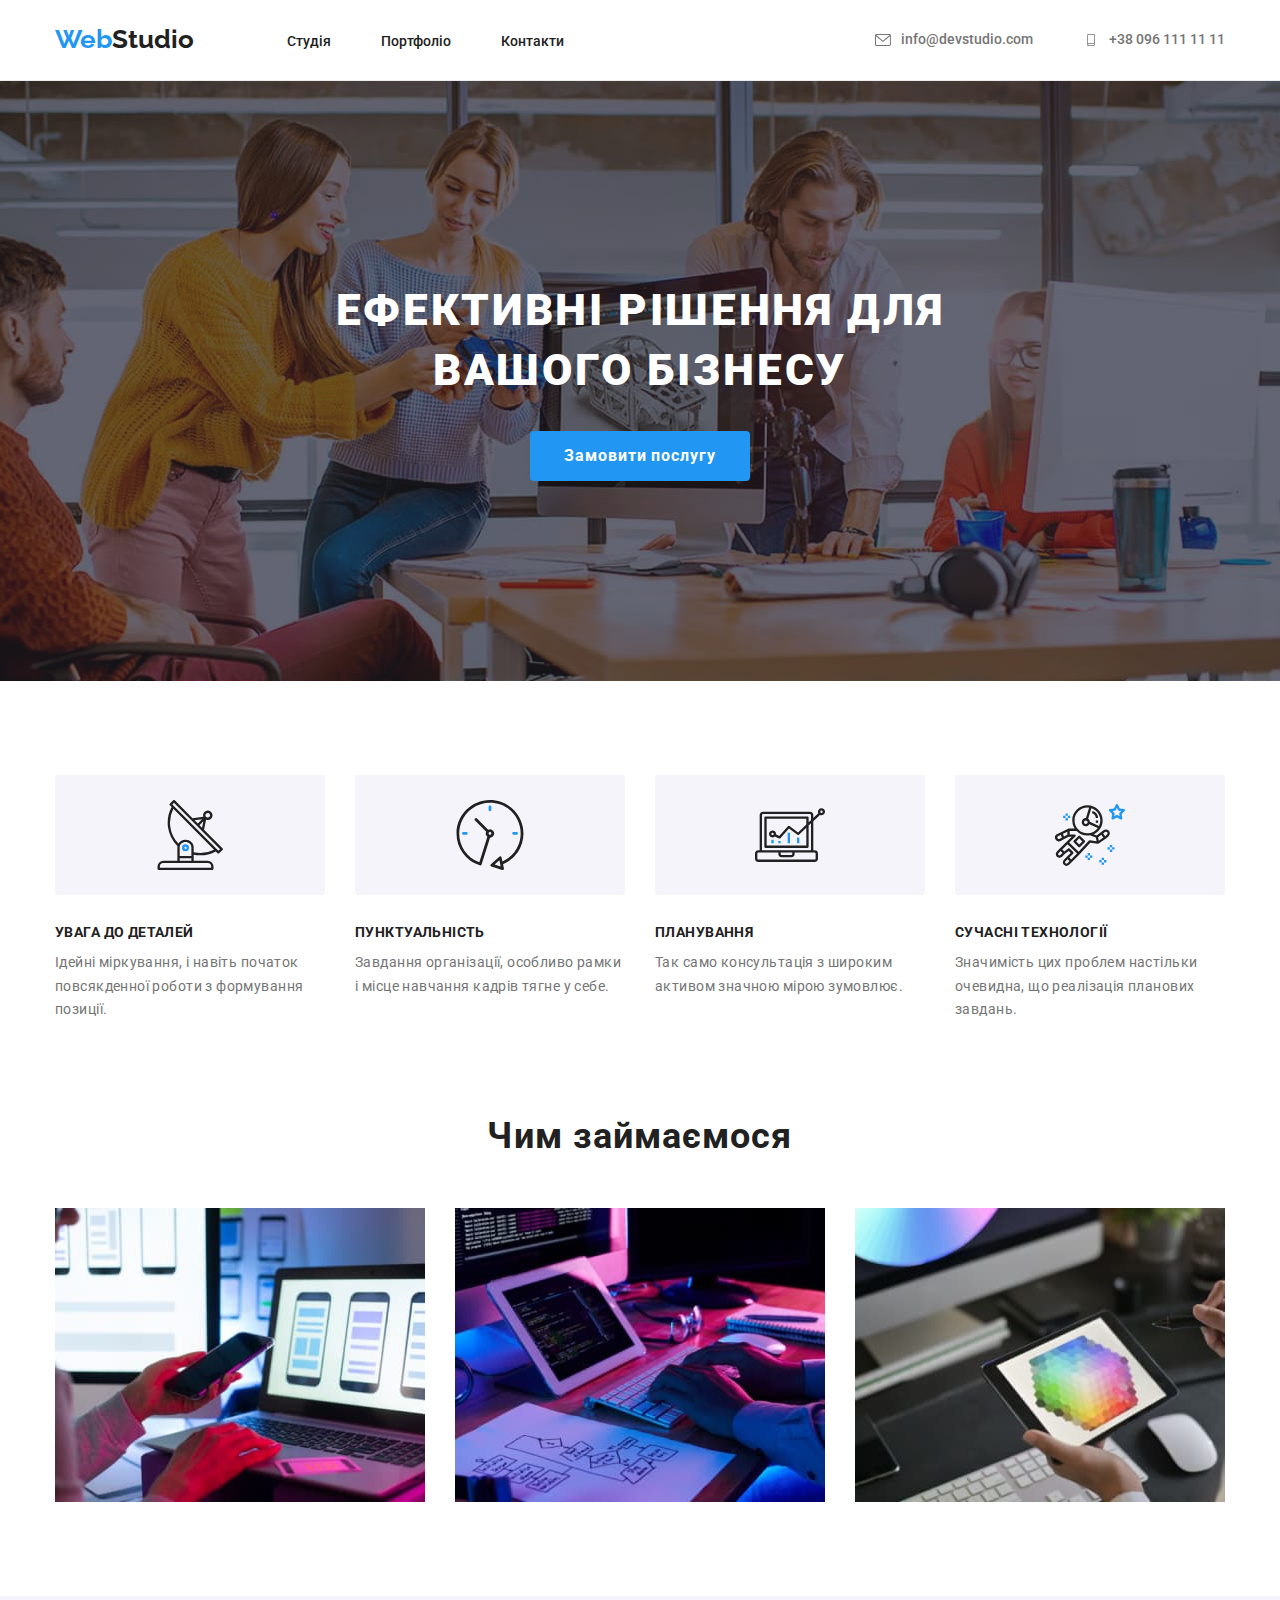
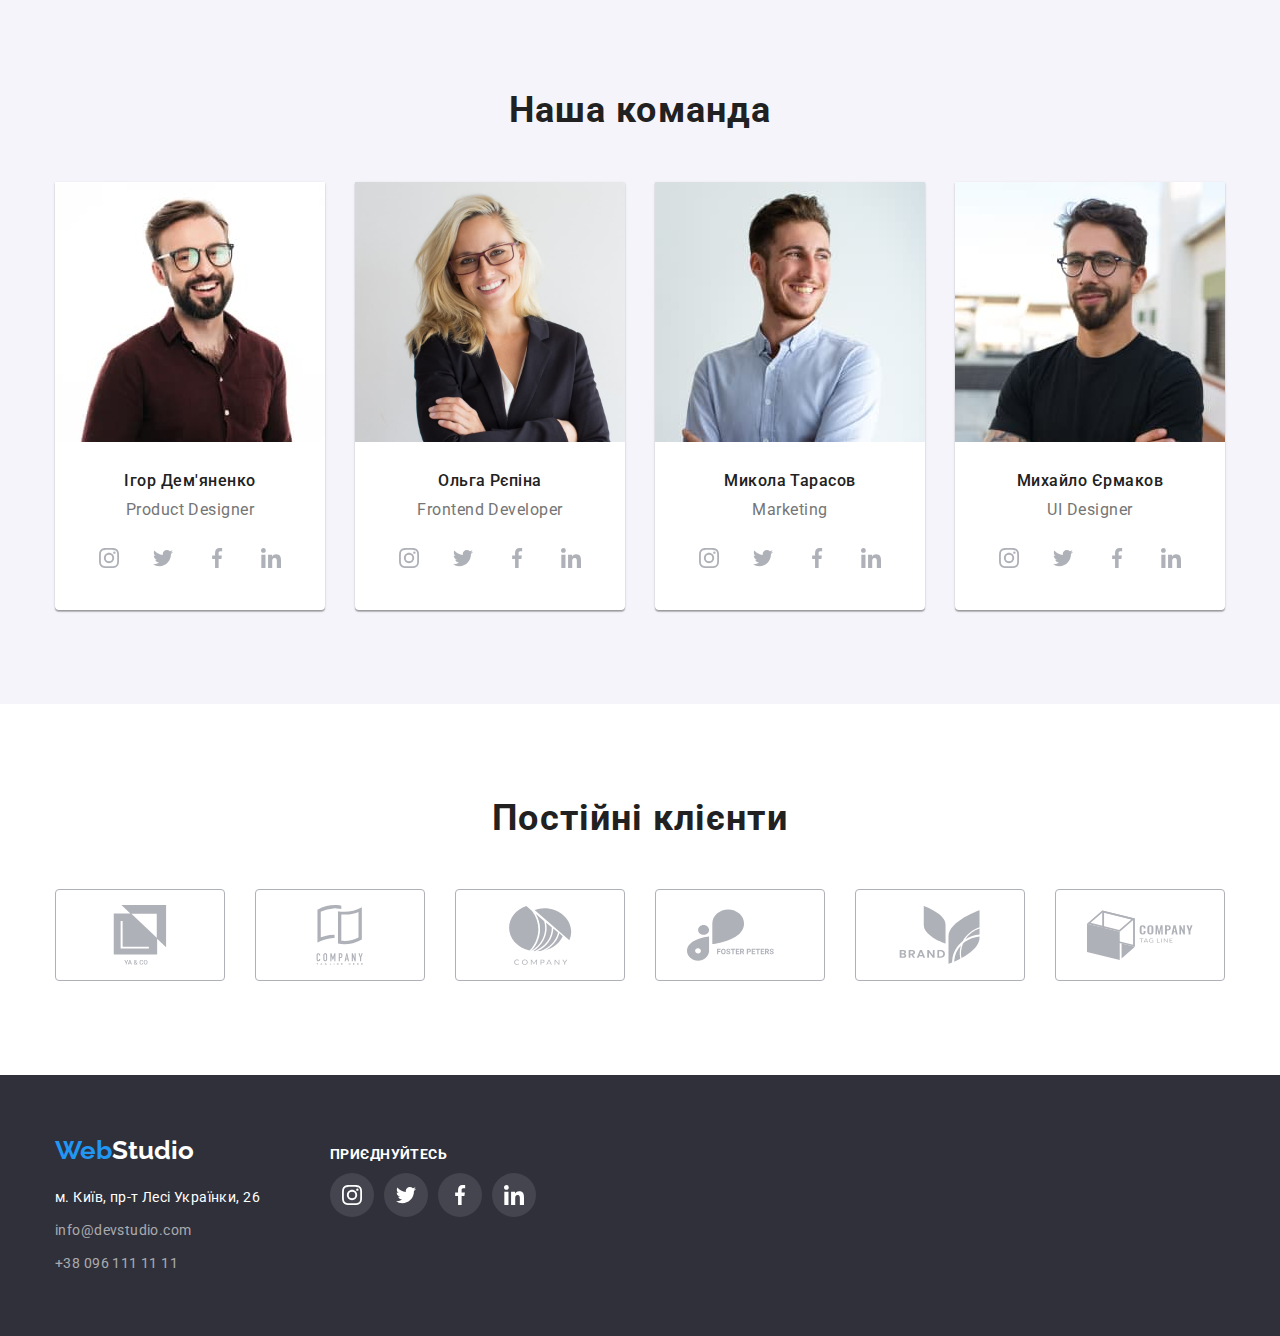
==== index.html @ 413ea044 "copy from homework-4" ====
<!DOCTYPE html>
<html lang="uk">
  <head>
    <meta charset="UTF-8" />
    <meta http-equiv="X-UA-Compatible" content="IE=edge" />
    <meta name="viewport" content="width=device-width, initial-scale=1.0" />
    <link rel="preconnect" href="https://fonts.googleapis.com" />
    <link rel="preconnect" href="https://fonts.gstatic.com" crossorigin />
    <link
      href="https://fonts.googleapis.com/css2?family=Raleway:wght@700&family=Roboto:wght@400;500;700;900&display=swap"
      rel="stylesheet"
    />
    <link
      rel="stylesheet"
      href="https://cdnjs.cloudflare.com/ajax/libs/modern-normalize/1.1.0/modern-normalize.css"
      integrity="sha512-Y0MM+V6ymRKN2zStTqzQ227DWhhp4Mzdo6gnlRnuaNCbc+YN/ZH0sBCLTM4M0oSy9c9VKiCvd4Jk44aCLrNS5Q=="
      crossorigin="anonymous"
      referrerpolicy="no-referrer"
    />
    <link rel="stylesheet" href="./css/styles.css" />
    <title>Студія</title>
  </head>

  <body>
    <!-- Шапка сторінки -->
    <header class="topbar">
      <div class="container topbar-flex">
        <nav class="topbar-navigation">
          <!-- Логотип -->
          <a href="./index.html" class="logo link-options"
            ><span class="word-web">Web</span
            ><span class="studio-header">Studio</span></a
          >
          <!-- Навігація по сторінці -->
          <ul class="topbar-navigation-list">
            <li class="topbar-navigation-group">
              <a href="./index.html" class="link-options topbar-navigation-link"
                >Студія</a
              >
            </li>
            <li class="topbar-navigation-group">
              <a
                href="./portfolio.html"
                class="link-options topbar-navigation-link"
                >Портфоліо</a
              >
            </li>
            <li class="topbar-navigation-group">
              <a href="#" class="link-options topbar-navigation-link"
                >Контакти</a
              >
            </li>
          </ul>
        </nav>
        <ul class="topbar-contacts-list">
          <li class="topbar-contacts-group">
            <a
              href="mailto:info@devstudio.com"
              class="link-options topbar-contacts-link"
            >
              <svg class="topbar-contacts-icon" width="16" height="12">
                <use href="./images/icomoon/symbol-defs.svg#icon-mail"></use>
              </svg>
              info@devstudio.com</a
            >
          </li>
          <li class="topbar-contacts-group">
            <a
              href="tel:+380961111111"
              class="link-options topbar-contacts-link"
            >
              <svg class="topbar-contacts-icon" width="16" height="12">
                <use href="./images/icomoon/symbol-defs.svg#icon-tel"></use>
              </svg>
              +38 096 111 11 11</a
            >
          </li>
        </ul>
      </div>
    </header>
    <!-- Основний контент сторінки -->
    <main>
      <!-- Головний банер -->
      <section class="hero">
        <div class="container hero-container">
          <h1 class="hero-title">Ефективні рішення для вашого бізнесу</h1>
          <div class="hero-div-btn">
            <button type="button" class="hero-button">Замовити послугу</button>
          </div>
        </div>
      </section>

      <!-- Текст під банером -->
      <section class="our-features">
        <div class="container">
          <h2 class="hidden">наші особливості</h2>
          <ul class="our-features-list">
            <li class="our-features-group">
              <div class="our-icons-group">
                <svg class="our-features-icon" width="70" height="70">
                  <use
                    href="./images/icomoon/symbol-defs.svg#icon-antenna"
                  ></use>
                </svg>
              </div>
              <h3 class="our-features-title">увага до деталей</h3>
              <p class="our-features-text">
                Ідейні міркування, і навіть початок повсякденної роботи з
                формування позиції.
              </p>
            </li>
            <li class="our-features-group">
              <div class="our-icons-group">
                <svg class="our-features-icon" width="70" height="70">
                  <use href="./images/icomoon/symbol-defs.svg#icon-clock"></use>
                </svg>
              </div>
              <h3 class="our-features-title">пунктуальність</h3>
              <p class="our-features-text">
                Завдання організації, особливо рамки і місце навчання кадрів
                тягне у себе.
              </p>
            </li>
            <li class="our-features-group">
              <div class="our-icons-group">
                <svg class="our-features-icon" width="70" height="70">
                  <use
                    href="./images/icomoon/symbol-defs.svg#icon-diagram"
                  ></use>
                </svg>
              </div>
              <h3 class="our-features-title">планування</h3>
              <p class="our-features-text">
                Так само консультація з широким активом значною мірою зумовлює.
              </p>
            </li>
            <li class="our-features-group">
              <div class="our-icons-group">
                <svg class="our-features-icon" width="70" height="70">
                  <use
                    href="./images/icomoon/symbol-defs.svg#icon-astronaut"
                  ></use>
                </svg>
              </div>
              <h3 class="our-features-title">сучасні технології</h3>
              <p class="our-features-text">
                Значимість цих проблем настільки очевидна, що реалізація
                планових завдань.
              </p>
            </li>
          </ul>
        </div>
      </section>

      <!--  Чим займаємося -->
      <section class="img-section section">
        <div class="container img-container">
          <h2 class="img-section-title">Чим займаємося</h2>
          <ul class="img-section-list">
            <li class="img-section-group">
              <img
                src="images/img-1.jpeg"
                alt="програміст працює за робочим столом"
                width="370"
                height="294"
                class="img-section-picture"
              />
            </li>
            <li class="img-section-group">
              <img
                src="images/img-2.jpeg"
                alt="програміст створює дизайн для мобільних додатків"
                width="370"
                height="294"
                class="img-section-picture"
              />
            </li>
            <li class="img-section-group">
              <img
                src="images/img-3.jpeg"
                alt="креативний веб дизайнер"
                width="370"
                height="294"
                class="img-section-picture"
              />
            </li>
          </ul>
        </div>
      </section>

      <!-- Наша команда -->
      <section class="our-team section">
        <div class="container our-team-container">
          <h2 class="our-team-main-title">Наша команда</h2>
          <ul class="our-team-list">
            <li class="our-team-group">
              <img
                src="images/pic-0.jpeg"
                alt="Ігор Дем'яненко"
                width="270"
                height="260"
                class="our-team-img"
              />
              <div class="our-team-text">
                <h3 class="our-team-title">Ігор Дем'яненко</h3>
                <p class="our-team-p">Product Designer</p>
                <ul class="soc-group">
                  <li class="soc-list">
                    <a href="#" class="social-link link-options">
                      <svg class="social-link-icon" width="20" height="20">
                        <use
                          href="./images/icomoon/symbol-defs.svg#icon-instagram"
                        ></use>
                      </svg>
                    </a>
                  </li>
                  <li class="soc-list">
                    <a href="#" class="social-link link-options">
                      <svg class="social-link-icon" width="20" height="20">
                        <use
                          href="./images/icomoon/symbol-defs.svg#icon-twitter"
                        ></use>
                      </svg>
                    </a>
                  </li>
                  <li class="soc-list">
                    <a href="#" class="social-link link-options">
                      <svg class="social-link-icon" width="20" height="20">
                        <use
                          href="./images/icomoon/symbol-defs.svg#icon-facebook"
                        ></use>
                      </svg>
                    </a>
                  </li>
                  <li class="soc-list">
                    <a href="#" class="social-link link-options">
                      <svg class="social-link-icon" width="20" height="20">
                        <use
                          href="./images/icomoon/symbol-defs.svg#icon-linkedin"
                        ></use>
                      </svg>
                    </a>
                  </li>
                </ul>
              </div>
            </li>
            <li class="our-team-group">
              <img
                src="images/pic-1.jpeg"
                alt="Ольга Рєпіна"
                width="270"
                height="260"
                class="our-team-img"
              />
              <div class="our-team-text">
                <h3 class="our-team-title">Ольга Рєпіна</h3>
                <p class="our-team-p">Frontend Developer</p>
                <ul class="soc-group">
                  <li class="soc-list">
                    <a href="#" class="social-link link-options">
                      <svg class="social-link-icon" width="20" height="20">
                        <use
                          href="./images/icomoon/symbol-defs.svg#icon-instagram"
                        ></use>
                      </svg>
                    </a>
                  </li>
                  <li class="soc-list">
                    <a href="#" class="social-link link-options">
                      <svg class="social-link-icon" width="20" height="20">
                        <use
                          href="./images/icomoon/symbol-defs.svg#icon-twitter"
                        ></use>
                      </svg>
                    </a>
                  </li>
                  <li class="soc-list">
                    <a href="#" class="social-link link-options">
                      <svg class="social-link-icon" width="20" height="20">
                        <use
                          href="./images/icomoon/symbol-defs.svg#icon-facebook"
                        ></use>
                      </svg>
                    </a>
                  </li>
                  <li class="soc-list">
                    <a href="#" class="social-link link-options">
                      <svg class="social-link-icon" width="20" height="20">
                        <use
                          href="./images/icomoon/symbol-defs.svg#icon-linkedin"
                        ></use>
                      </svg>
                    </a>
                  </li>
                </ul>
              </div>
            </li>
            <li class="our-team-group">
              <img
                src="images/pic-2.jpeg"
                alt="Микола Тарасов"
                width="270"
                height="260"
                class="our-team-img"
              />
              <div class="our-team-text">
                <h3 class="our-team-title">Микола Тарасов</h3>
                <p class="our-team-p">Marketing</p>
                <ul class="soc-group">
                  <li class="soc-list">
                    <a href="#" class="social-link link-options">
                      <svg class="social-link-icon" width="20" height="20">
                        <use
                          href="./images/icomoon/symbol-defs.svg#icon-instagram"
                        ></use>
                      </svg>
                    </a>
                  </li>
                  <li class="soc-list">
                    <a href="#" class="social-link link-options">
                      <svg class="social-link-icon" width="20" height="20">
                        <use
                          href="./images/icomoon/symbol-defs.svg#icon-twitter"
                        ></use>
                      </svg>
                    </a>
                  </li>
                  <li class="soc-list">
                    <a href="#" class="social-link link-options">
                      <svg class="social-link-icon" width="20" height="20">
                        <use
                          href="./images/icomoon/symbol-defs.svg#icon-facebook"
                        ></use>
                      </svg>
                    </a>
                  </li>
                  <li class="soc-list">
                    <a href="#" class="social-link link-options">
                      <svg class="social-link-icon" width="20" height="20">
                        <use
                          href="./images/icomoon/symbol-defs.svg#icon-linkedin"
                        ></use>
                      </svg>
                    </a>
                  </li>
                </ul>
              </div>
            </li>
            <li class="our-team-group">
              <img
                src="images/pic-3.jpeg"
                alt="Михайло Єрмаков"
                width="270"
                height="260"
                class="our-team-img"
              />
              <div class="our-team-text">
                <h3 class="our-team-title">Михайло Єрмаков</h3>
                <p class="our-team-p">UI Designer</p>
                <ul class="soc-group">
                  <li class="soc-list">
                    <a href="#" class="social-link link-options">
                      <svg class="social-link-icon" width="20" height="20">
                        <use
                          href="./images/icomoon/symbol-defs.svg#icon-instagram"
                        ></use>
                      </svg>
                    </a>
                  </li>
                  <li class="soc-list">
                    <a href="#" class="social-link link-options">
                      <svg class="social-link-icon" width="20" height="20">
                        <use
                          href="./images/icomoon/symbol-defs.svg#icon-twitter"
                        ></use>
                      </svg>
                    </a>
                  </li>
                  <li class="soc-list">
                    <a href="#" class="social-link link-options">
                      <svg class="social-link-icon" width="20" height="20">
                        <use
                          href="./images/icomoon/symbol-defs.svg#icon-facebook"
                        ></use>
                      </svg>
                    </a>
                  </li>
                  <li class="soc-list">
                    <a href="#" class="social-link link-options">
                      <svg class="social-link-icon" width="20" height="20">
                        <use
                          href="./images/icomoon/symbol-defs.svg#icon-linkedin"
                        ></use>
                      </svg>
                    </a>
                  </li>
                </ul>
              </div>
            </li>
          </ul>
        </div>
      </section>
    </main>

    <section class="partners section">
      <h2 class="partners-main-title">Постійні клієнти</h2>
      <ul class="partners-group">
        <li class="partners-list">
          <a href="#" class="link-options partners-link">
            <svg class="partners-icon" width="106" height="60">
              <use
                href="./images/icomoon/symbol-defs.svg#icon-client-logo-1"
              ></use>
            </svg>
          </a>
        </li>
        <li class="partners-list">
          <a href="#" class="link-options partners-link">
            <svg class="partners-icon" width="106" height="60">
              <use
                href="./images/icomoon/symbol-defs.svg#icon-client-logo-2"
              ></use>
            </svg>
          </a>
        </li>
        <li class="partners-list">
          <a href="#" class="link-options partners-link">
            <svg class="partners-icon" width="106" height="60">
              <use
                href="./images/icomoon/symbol-defs.svg#icon-client-logo-3"
              ></use>
            </svg>
          </a>
        </li>
        <li class="partners-list">
          <a href="#" class="link-options partners-link">
            <svg class="partners-icon" width="106" height="60">
              <use
                href="./images/icomoon/symbol-defs.svg#icon-client-logo-4"
              ></use>
            </svg>
          </a>
        </li>
        <li class="partners-list">
          <a href="#" class="link-options partners-link">
            <svg class="partners-icon" width="106" height="60">
              <use
                href="./images/icomoon/symbol-defs.svg#icon-client-logo-5"
              ></use>
            </svg>
          </a>
        </li>
        <li class="partners-list">
          <a href="#" class="link-options partners-link">
            <svg class="partners-icon" width="106" height="60">
              <use
                href="./images/icomoon/symbol-defs.svg#icon-client-logo-6"
              ></use>
            </svg>
          </a>
        </li>
      </ul>
    </section>

    <!-- Підвал сторінки -->
    <footer class="basement">
      <div class="container basement-container">
        <div class="basement-logo-con">
          <a href="./index.html" class="logo link-options logo-basement"
            ><span class="word-web">Web</span
            ><span class="studio-footer">Studio</span></a
          >
          <address class="basement-adress-section">
            <ul class="basement-list">
              <li class="basement-group">
                <a
                  href="https://goo.gl/maps/L8f5SfHQkq7jRVht7"
                  class="link-options basement-address"
                  >м. Київ, пр-т Лесі Українки, 26
                </a>
              </li>
              <li class="basement-group">
                <a
                  href="mailto:info@devstudio.com"
                  class="link-options basement-contacts"
                  >info@devstudio.com
                </a>
              </li>
              <li class="basement-group">
                <a
                  href="tel:+380961111111"
                  class="link-options basement-contacts"
                  >+38 096 111 11 11
                </a>
              </li>
            </ul>
          </address>
        </div>
        <div class="basement-icon-group">
          <p class="basement-soc our-features-title">приєднуйтесь</p>
          <ul class="soc-group">
            <li class="soc-list">
              <a href="#" class=" link-options basement-social-link">
                <svg class="social-link-icon" width="20" height="20">
                  <use
                    href="./images/icomoon/symbol-defs.svg#icon-instagram"
                  ></use>
                </svg>
              </a>
            </li>
            <li class="soc-list">
              <a href="#" class=" link-options basement-social-link">
                <svg class="social-link-icon" width="20" height="20">
                  <use
                    href="./images/icomoon/symbol-defs.svg#icon-twitter"
                  ></use>
                </svg>
              </a>
            </li>
            <li class="soc-list">
              <a href="#" class="basement-social-link  link-options ">
                <svg class="social-link-icon" width="20" height="20">
                  <use
                    href="./images/icomoon/symbol-defs.svg#icon-facebook"
                  ></use>
                </svg>
              </a>
            </li>
            <li class="soc-list">
              <a href="#" class="basement-social-link  link-options ">
                <svg class="social-link-icon" width="20" height="20">
                  <use
                    href="./images/icomoon/symbol-defs.svg#icon-linkedin"
                  ></use>
                </svg>
              </a>
            </li>
          </ul>
        </div>
      </div>
    </footer>
  </body>
</html>
---- css/styles.css ----
/* ---------------------------------- COLORS --------------------------------- */
:root{
    --primery-text-color: #212121;
    --additional-text-color: #FFFFFF;
    --paragraph-tex-color: #757575;
    --text-hover-color: #2196F3;
    --footer-contact-color: rgba(255, 255, 255, 0.6);
    --background-color: #ffffff;
    --background-color-additional: #2f303a;
    --background-color-special: #F5F4FA;
    --social-main-color: #AFB1B8;
}

/* ------------- body+logo+head+footer (тіло+логотип+шапка+підвал) ----------- */
/* ----- body (тіло) -----*/
body {
    background-color: #FFFFFF;
    font-family: 'Roboto', sans-serif;
    color: var(--primery-text-color);
}

.hidden{
    position: absolute;
    white-space: nowrap;
    width: 1px;
    height: 1px;
    overflow: hidden;
    border: 0;
    padding: 0;
    clip: rect(0 0 0 0);
    clip-path: inset(50%);
    margin: -1px;
}

/* links option (налаштування для посилать) */
.link-options {
    text-decoration: none;
}

h1,h2,h3,h4,h5,p,ul {
    margin: 0;
}

ul,ol{
    margin: 0;
    padding-left: 0;
}

.container{
    width: 1200px;
    padding-left: 15px;
    padding-right: 15px;
    margin: 0 auto;
}

/* .active{} */

/* ---------------------------------- LOGO ----------------------------------- */
/* "web" and "studio" style logo (in header and footer) */
.logo {
    font-family: 'Raleway', sans-serif;
    padding-top: 24px;
    padding-bottom: 25px;
}

/* options font LOGO (located in header and footer) */
.word-web,
.studio-header,
.studio-footer{
    font-weight: 700;
    font-size: 26px;
    line-height: 1.19;
}

/* options for tex "web" in logo */
.word-web {
    color: var(--text-hover-color);
}
/* options for tex "studio" in header logo */
.studio-header {
    color: var(--primery-text-color);
}
/* options for tex "studio" in footer logo */
.studio-footer {
    color: var(--additional-text-color);
}

/* ---------------------------- footer logo option --------------------------- */
.logo-basement {
    padding: 0;
}

/* =========================== HEADER (шапка сайта) ========================== */
/* header navigation options (налаштування шапки) */
.topbar { 
    border-bottom: 1px solid #ECECEC;
}

.topbar-flex {
    box-sizing: border-box;
    display: flex;
    justify-content: center;
}

.topbar-navigation-link, 
.topbar-contacts-link {
    font-weight: 500;
    font-size: 14px;
    line-height: 1.14;
}

.topbar-contacts-link{
    display: flex;
    align-items: center;
}

.topbar-navigation-list,
.topbar-contacts-list{
    list-style: none;
    display: flex;
}

/* ---------------------------- header navigation ---------------------------- */
/* header navigation section options (налаштування секції навігації) */
.topbar-navigation{
    display: inline-flex;
    justify-content: center;
}

.topbar-navigation-list{
    gap: 50px;
    margin-left: 93px;
}

/* header navigation list options (налаштування списку навігації) */
.topbar-navigation-group {
    margin-top: 32px;
}

/* header navigation link options (налаштування рядків списку навігації) */
.topbar-navigation-link{
    color: var(--primery-text-color);
    padding-top: 32px;
    padding-bottom: 32px;
}
.topbar-navigation-link:hover,
.topbar-navigation-link:focus{
    color: var(--text-hover-color);
}

/* ----------------------------- header contacts ----------------------------- */
.topbar-contacts-list{
    gap: 50px;
    margin-left: auto;
}

/* header contacts list options (налаштування списку контактів) */
.topbar-contacts-group {
    display: flex;
}

/* header contacts color and hover (налаштування контактів в шапці) */
.topbar-contacts-link {
    color: var(--paragraph-tex-color);
    padding-top: 32px;
    padding-bottom: 32px;
    fill: var(--paragraph-tex-color);
}
.topbar-contacts-link:focus ,
.topbar-contacts-link:hover {
    color: var(--text-hover-color);
    fill: var(--text-hover-color);
}

.topbar-contacts-icon{
margin-right: 10px;
}



/* -====================== FOOTER section (підвал сайту) ======================*/
/* footer section options (налаштування підвалу) */
.basement {
    background-color: var(--background-color-additional);
    padding-top: 60px;
    padding-bottom: 60px;
}

/* footer list options (налаштування списку в підвалі) */
.basement-list {
    display: inline;
    list-style: none;
}

.basement-logo {
    margin-bottom: 30px;
}

.basement-group{
    display: block;
    margin-bottom: 9px;
}

.basement-group:last-child{
    margin-bottom: 0;
}

/* footer address options (налаштування адреси в підвалі) */
.basement-address,
.basement-contacts{
    font-style: normal;
    font-weight: 400;
    font-size: 14px;
    line-height: 1.71;
    letter-spacing: 0.03em;
}

.basement-address{
    color: var(--additional-text-color);
}
.basement-address:hover,
.basement-address:focus {
    color: var(--text-hover-color);
}

/* footer contacts options (налаштування контактів в підвалі) */
.basement-contacts {
    color: var(--footer-contact-color);
}
.basement-contacts:hover,
.basement-contacts:focus {
    color: var(--text-hover-color);
}

.basement-container {
    display: flex;
    align-items: baseline;
}

.basement-adress-section {
    margin-top: 20px;
}

.basement-soc {
    color: var(--additional-text-color);
    margin-bottom: 20px;
}

.basement-icon-group {
    display: block;
    width: 206px;
    height: 80px;
    margin-left: 70px;
}

.basement-social-link{
    display: flex;
    justify-content: center;
    align-items: center;
    width: 44px;
    height: 44px;
    border-radius: 50%;
    background-color: rgba(255, 255, 255, 0.1);;
    fill: var(--additional-text-color);
}

.basement-social-link:hover,
.basement-social-link:focus{
    background-color: var(--text-hover-color);
}


/* ++++++++++++++ main index.html (основний контент index.html) ++++++++++++++ */
/* =========================== HERO section (герой) ===========================*/
.hero { 
    background-color: var(--background-color-additional);
    background-image: linear-gradient(rgba(47, 48, 58, 0.4) , rgba(47, 48, 58, 0.4) ) , url(../images/hero-bg.jpeg);
    background-size: 1600px;
    background-repeat: no-repeat;
    background-position: center;
/*     background-size: cover; */
    padding-top: 200px;
    padding-bottom: 200px;
}

/* .hero-container{} */

.hero-title {
    color: var(--additional-text-color);
    font-weight: 900;
    font-size: 44px;
    line-height: 1.36;
    text-align: center;
    letter-spacing: 0.06em;
    text-transform: uppercase;
    /* position */
    max-width: 696px;
    margin: 0 auto;
    margin-bottom: 30px;
}

.hero-div-btn {
    display: flex;
    justify-content: center;
}

.hero-button {
    color: var(--additional-text-color);
    background: var(--text-hover-color);
    cursor: pointer;
    font-family: inherit;
    font-weight: 700;
    font-size: 16px;
    line-height: 1.87;
    letter-spacing: 0.06em;
    text-align: center;
    height: 50px;
    width: 220px;
    border-radius: 4px;
    border-style: none;
    /* position */
}
.hero-button:hover,
.hero-button:focus{
    background: #188CE8;
    box-shadow: 0px 4px 4px rgba(0, 0, 0, 0.15);
    border-radius: 4px;
}

/* -==================== our-features (текст під банером) ==================== */
.our-features {padding-top: 94px;}

.our-features-list{
    color: var(--primery-text-color);
    list-style: none;
    display: flex;
    gap: 30px;
}

.our-features-group {
    flex-basis: calc((100% - 90px) / 4);
}

.our-icons-group {
    width: 270px;
    height: 120px;
    border-radius: 4px;
    background-color: var(--background-color-special);
    display: flex;
    justify-content: center;
    align-items: center;
    margin-bottom: 30px;
}

.our-features-icon {
fill: var(--primery-text-color);
}

/* title options (налаштування назви) */
.our-features-title {
    font-weight: 700;
    font-size: 14px;
    line-height: 1.14;
    letter-spacing: 0.03em;
    text-transform: uppercase;
    margin-bottom: 10px;
}

/* paragraph options (налаштування параграфу) */
.our-features-text {
    color: var(--paragraph-tex-color);
    font-size: 14px;
    line-height: 1.71;
    letter-spacing: 0.03em;
}

/* ======================= img-section (чим займаємось) ======================= */

/* title in section 3 and 4  */
.img-section-title, 
.our-team-main-title, 
.partners-main-title{
    color: var(--primery-text-color);
    font-weight: 700;
    font-size: 36px;
    line-height: 1.16;
    text-align: center;
    letter-spacing: 0.03em;
    /* position */
    box-sizing: border-box;
    margin-bottom: 50px;
}

.img-section-picture {
    display: block;
}

/*  налаштування списку (list options) */
.img-section-list,
.our-team-list{
    display: flex;
    list-style: none;
    gap: 30px;
}

/* .img-section-picture{} */

/* =================== our team (ot) (наша команда) section =================== */
.our-team {
    background-color: var(--background-color-special);
}

/* .our-team-main-title {} */

/* .our-team-title {} */
/* .our-team-list{} */

.our-team-group{
    margin: 0 auto;
    background-color: var(--additional-text-color);
    width: calc((100% - 90px) / 4);
    box-shadow: 0px 1px 3px rgba(0, 0, 0, 0.12), 0px 1px 1px rgba(0, 0, 0, 0.14), 0px 2px 1px rgba(0, 0, 0, 0.2);
    border-radius: 0px 0px 4px 4px;
}

.our-team-img {
    display: block;
}

.our-team-text {
    padding: 30px 0;
}

.our-team-title {
    color: var(--primery-text-color);
    font-weight: 500;
    font-size: 16px;
    line-height: 1.18;
    text-align: center;
    letter-spacing: 0.03em;
    margin-bottom: 10px;
}

.our-team-p {
    color: var(--paragraph-tex-color);
    font-size: 16px;
    line-height: 1.18;
    text-align: center;
    letter-spacing: 0.03em;
    margin-bottom: 16px;
}

.soc-group {
    display: flex;
    justify-content: center;
    gap: 10px;
}

.soc-list {
    list-style: none;
    display: contents;
}

.social-link{
    display: flex;
    justify-content: center;
    align-items: center;
    width: 44px;
    height: 44px;
    border-radius: 50%;
    fill: var(--social-main-color);
}

.social-link:hover,
.social-link:focus{
    background-color: var(--text-hover-color);
    fill: var(--additional-text-color);
}

/* нижче наведено ту саму функцію хіба довшим шляхом, тобто додатковими рядками */
/* .social-link:hover,
.social-link:focus{
    background-color: var(--text-hover-color);
}

.social-link:hover social-link-icon,
.social-link:focus social-link-icon{
fill: var(--additional-text-color);
} */

.section {
    padding-top: 94px;
    padding-bottom: 94px;
}

/* =================== partners (наша команда) section =================== */
.partners-group{
    list-style: none;
    display: flex;
    justify-content: center;
    gap: 30px;
}

/* .partners-list{} */

.partners-link{
    display: flex;
    justify-content: center;
    align-items: center;
    box-sizing: border-box;
    border: 1px solid var(--social-main-color);
    border-radius: 4px;
    width: 170px;
    height: 92px;
    fill: var(--social-main-color);
}

.partners-link:hover, 
.partners-link:focus{
    fill: var(--text-hover-color);
    border: 1px solid var(--text-hover-color);
}

/* .partners-icon{} */


/* ++++++++++++++++++++++++++ PAGE 2 portfolio.html +++++++++++++++++++++++++  */
/* ---------- main potfolio.html (основний контент portfolio.html) ----------  */

/* button list options (налаштування списка кнопок) */
.porfolio-btn-list{
    list-style: none;
    display: flex;
    justify-content: center;
    gap: 8px;
    margin-bottom: 50px;     
}

/* .porfolio-btn-grop {} */

/* button options (налаштування кнопки) */
.portfolio-btn {
    background-color: var(--background-color-special);
    cursor: pointer;
    font-family: inherit;
    font-weight: 500;
    font-size: 16px;
    line-height: 1.62;
    text-align: center;
    letter-spacing: 0.03em;
    /* btn style */
    border-style: none;
    border-radius: 4px;
    height: 38px;
    padding-left: 20px;
    padding-right: 20px;
}
.portfolio-btn:hover,
.portfolio-btn:focus{
    background-color: var(--text-hover-color);
    color: var(--additional-text-color);
    box-shadow: 0px 3px 1px rgba(0, 0, 0, 0.1), 0px 1px 2px rgba(0, 0, 0, 0.08), 0px 2px 2px rgba(0, 0, 0, 0.12);
    border-radius: 4px;
}

/* .nav-btn {} */

/* ============================ porfolio-link-list ============================ */
.porfolio-link-list {
    list-style: none;
    display: flex;
    flex-wrap: wrap;
    gap: 30px;
}

.porfolio-link-group {
    flex-basis: calc((100% - 60px)/3);
}

.portfolio-links{
    display: block;
}

.portfolio-links:hover, 
.portfolio-links:focus{
box-shadow: 0px 1px 1px rgba(0, 0, 0, 0.12), 0px 4px 4px rgba(0, 0, 0, 0.06), 1px 4px 6px rgba(0, 0, 0, 0.16);
}

.porfolio-link-img {
    display: block;
}

.porfolio-link-title{
    color: var(--primery-text-color);
    font-weight: 700;
    font-size: 18px;
    line-height: 2;
    letter-spacing: 0.06em;
}

.portfolio-tex-under-img{
    border-bottom:1px solid #EEEEEE;
    border-left:1px solid #EEEEEE;
    border-right:1px solid #EEEEEE;
    padding: 20px 24px;
}

.porfolio-link-text{
    color: var(--paragraph-tex-color);
    font-size: 16px;
    line-height: 1.87;
    letter-spacing: 0.03em;
    margin-top: 4px;
}
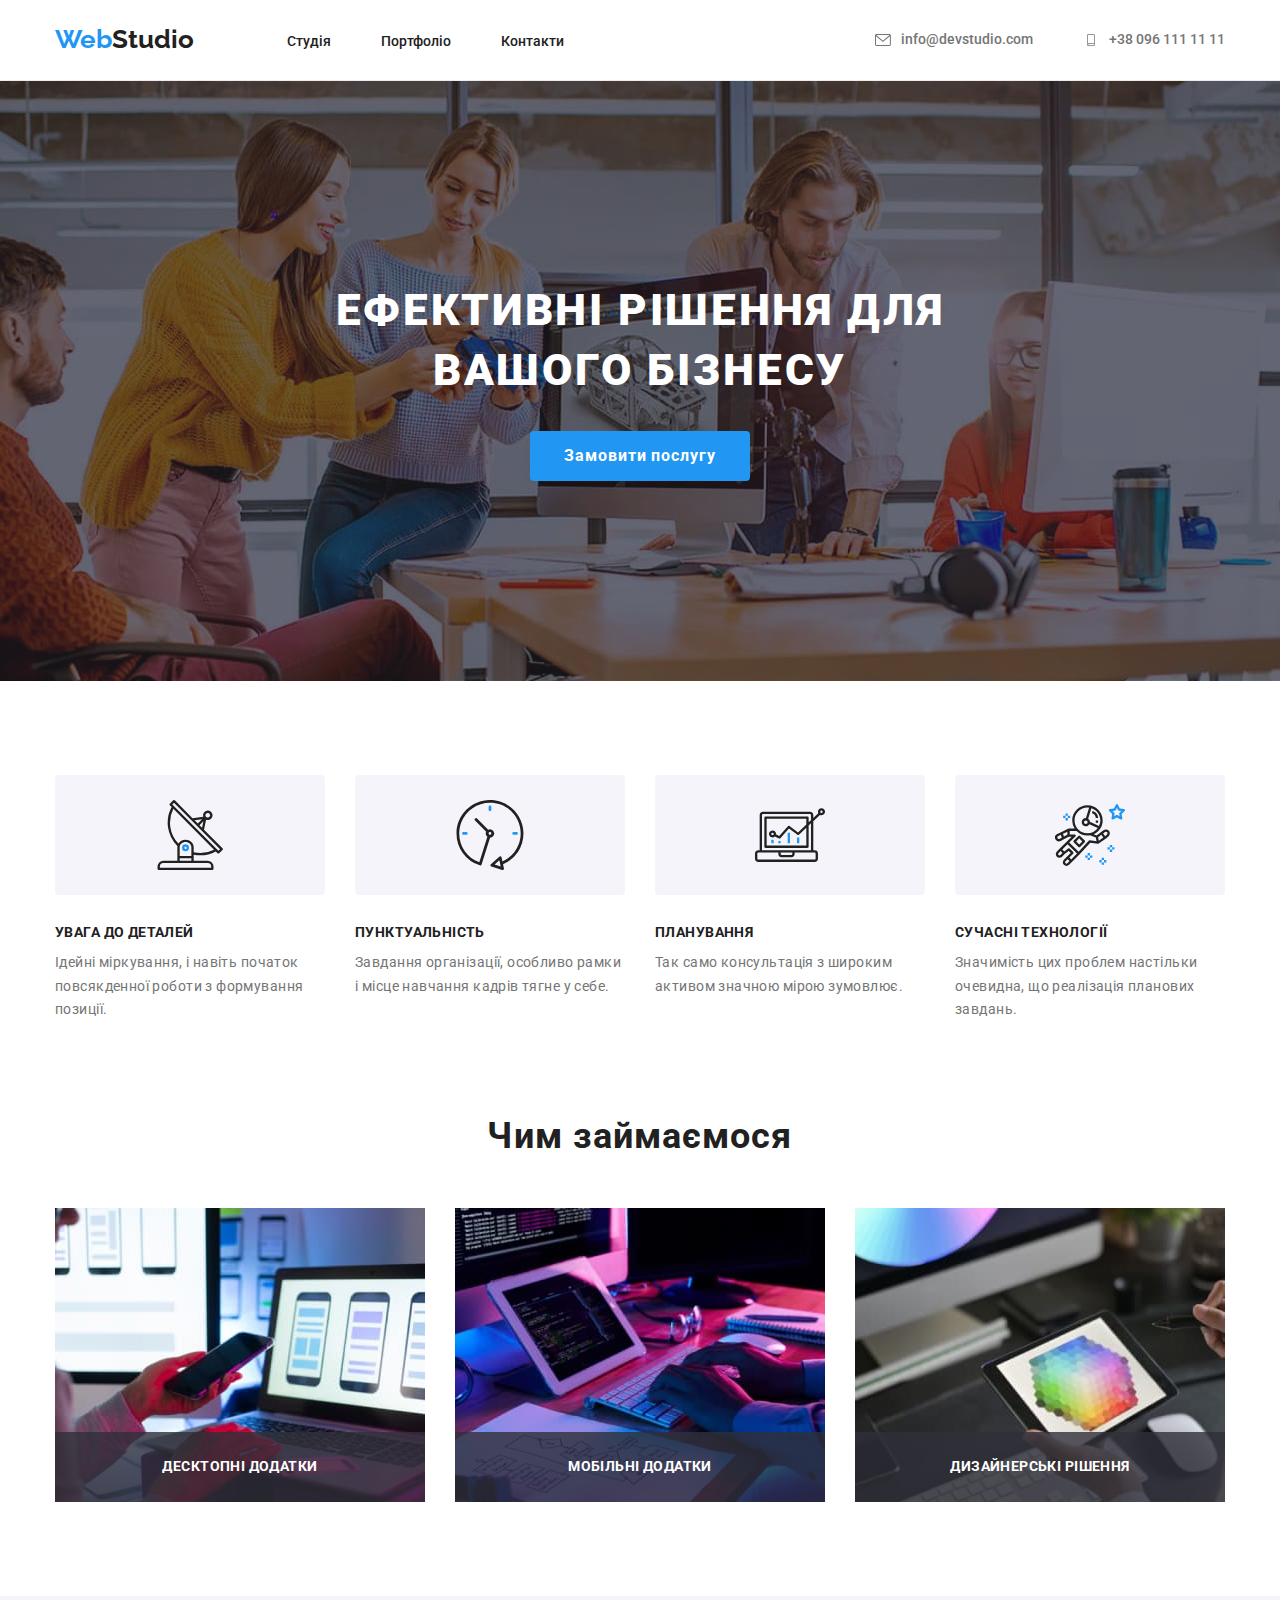
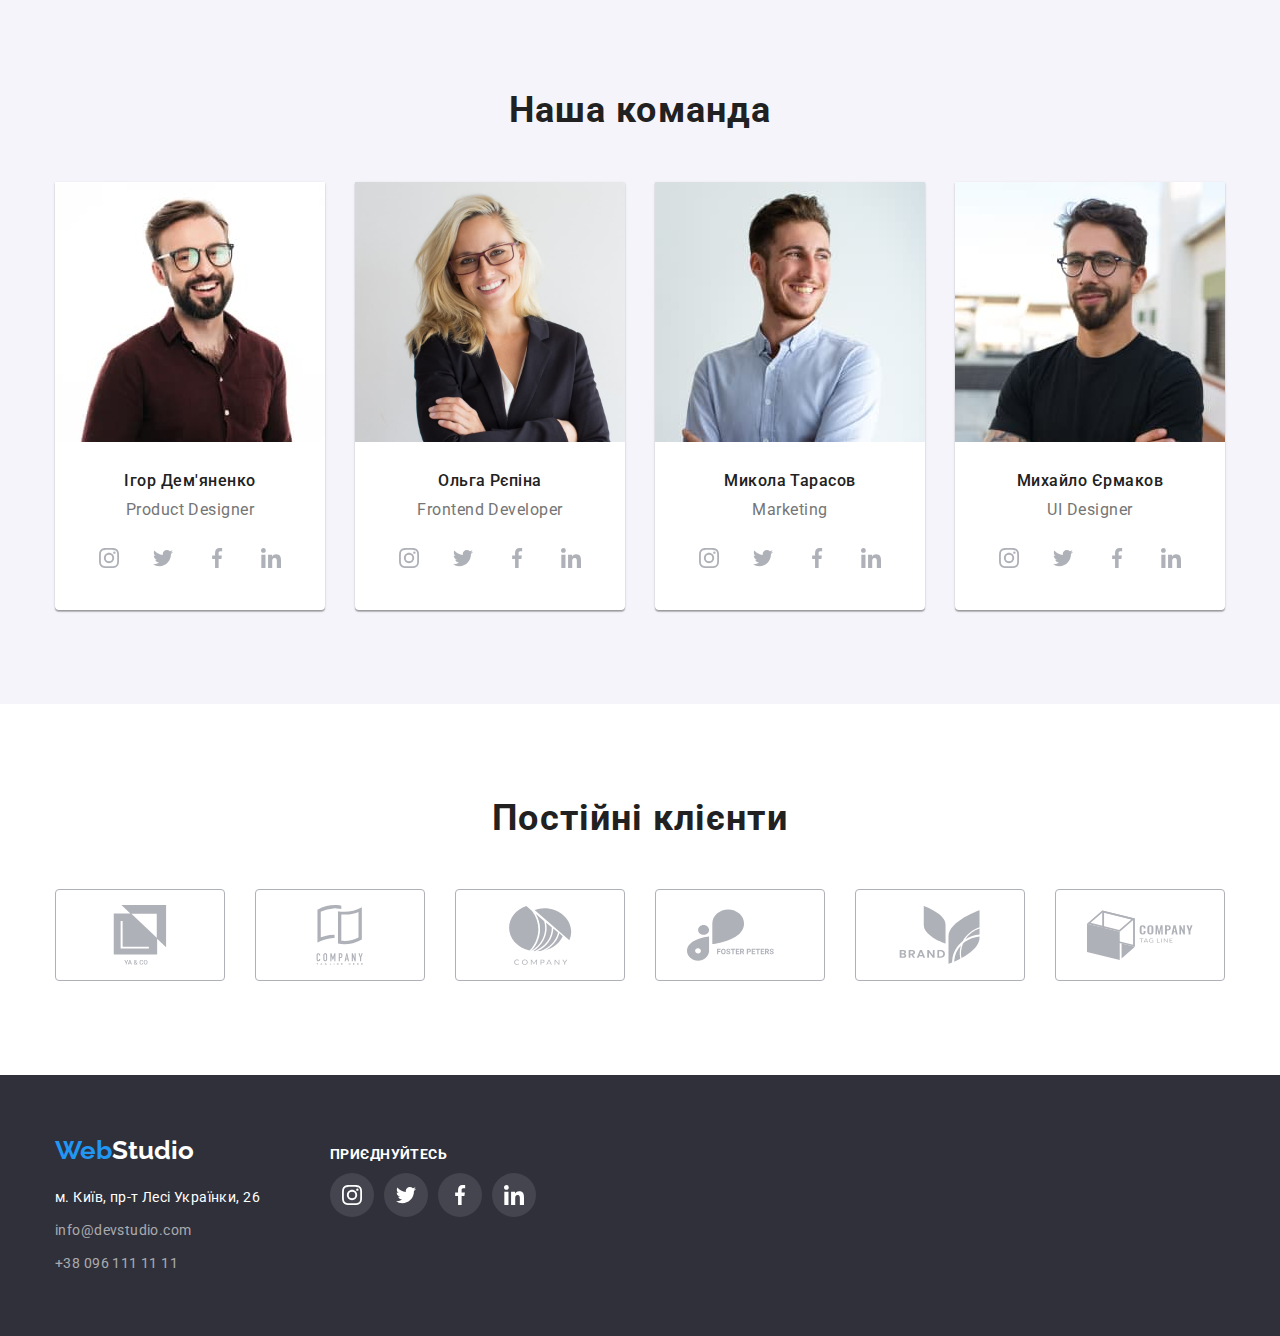
==== commit 8a962e22: "img lable update" ====
--- a/index.html
+++ b/index.html
@@ -158,31 +158,40 @@
           <h2 class="img-section-title">Чим займаємося</h2>
           <ul class="img-section-list">
             <li class="img-section-group">
-              <img
-                src="images/img-1.jpeg"
-                alt="програміст працює за робочим столом"
-                width="370"
-                height="294"
-                class="img-section-picture"
-              />
+              <div class="img-position">
+                <img
+                  src="images/img-1.jpeg"
+                  alt="програміст працює за робочим столом"
+                  width="370"
+                  height="294"
+                  class="img-section-picture"
+                />
+                <p class="img-label">Десктопні додатки</p>
+              </div>
             </li>
             <li class="img-section-group">
-              <img
-                src="images/img-2.jpeg"
-                alt="програміст створює дизайн для мобільних додатків"
-                width="370"
-                height="294"
-                class="img-section-picture"
-              />
+              <div class="img-position">
+                <img
+                  src="images/img-2.jpeg"
+                  alt="програміст створює дизайн для мобільних додатків"
+                  width="370"
+                  height="294"
+                  class="img-section-picture"
+                />
+                <p class="img-label">Мобільні додатки</p>
+              </div>
             </li>
             <li class="img-section-group">
-              <img
-                src="images/img-3.jpeg"
-                alt="креативний веб дизайнер"
-                width="370"
-                height="294"
-                class="img-section-picture"
-              />
+              <div class="img-position">
+                <img
+                  src="images/img-3.jpeg"
+                  alt="креативний веб дизайнер"
+                  width="370"
+                  height="294"
+                  class="img-section-picture"
+                />
+                <p class="img-label">Дизайнерські рішення</p>
+              </div>
             </li>
           </ul>
         </div>
@@ -500,7 +509,7 @@
           <p class="basement-soc our-features-title">приєднуйтесь</p>
           <ul class="soc-group">
             <li class="soc-list">
-              <a href="#" class=" link-options basement-social-link">
+              <a href="#" class="link-options basement-social-link">
                 <svg class="social-link-icon" width="20" height="20">
                   <use
                     href="./images/icomoon/symbol-defs.svg#icon-instagram"
@@ -509,7 +518,7 @@
               </a>
             </li>
             <li class="soc-list">
-              <a href="#" class=" link-options basement-social-link">
+              <a href="#" class="link-options basement-social-link">
                 <svg class="social-link-icon" width="20" height="20">
                   <use
                     href="./images/icomoon/symbol-defs.svg#icon-twitter"
@@ -518,7 +527,7 @@
               </a>
             </li>
             <li class="soc-list">
-              <a href="#" class="basement-social-link  link-options ">
+              <a href="#" class="basement-social-link link-options">
                 <svg class="social-link-icon" width="20" height="20">
                   <use
                     href="./images/icomoon/symbol-defs.svg#icon-facebook"
@@ -527,7 +536,7 @@
               </a>
             </li>
             <li class="soc-list">
-              <a href="#" class="basement-social-link  link-options ">
+              <a href="#" class="basement-social-link link-options">
                 <svg class="social-link-icon" width="20" height="20">
                   <use
                     href="./images/icomoon/symbol-defs.svg#icon-linkedin"
--- a/css/styles.css
+++ b/css/styles.css
@@ -357,7 +357,8 @@
 }
 
 /* title options (налаштування назви) */
-.our-features-title {
+.our-features-title,
+.img-label {
     font-weight: 700;
     font-size: 14px;
     line-height: 1.14;
@@ -367,7 +368,7 @@
 }
 
 /* paragraph options (налаштування параграфу) */
-.our-features-text {
+.our-features-text{
     color: var(--paragraph-tex-color);
     font-size: 14px;
     line-height: 1.71;
@@ -395,6 +396,26 @@
     display: block;
 }
 
+.img-section-group {
+    position: relative;
+}
+
+.img-position > .img-label {
+    position: absolute;
+    bottom: 0;
+    margin: 0;
+}
+
+.img-label{
+    color: var(--additional-text-color);
+    display: flex;
+    justify-content: center;
+    align-items: center;
+    background-color: rgba(47, 48, 58, 0.8);
+    height: 70px;
+    width: 370px;
+}
+
 /*  налаштування списку (list options) */
 .img-section-list,
 .our-team-list{
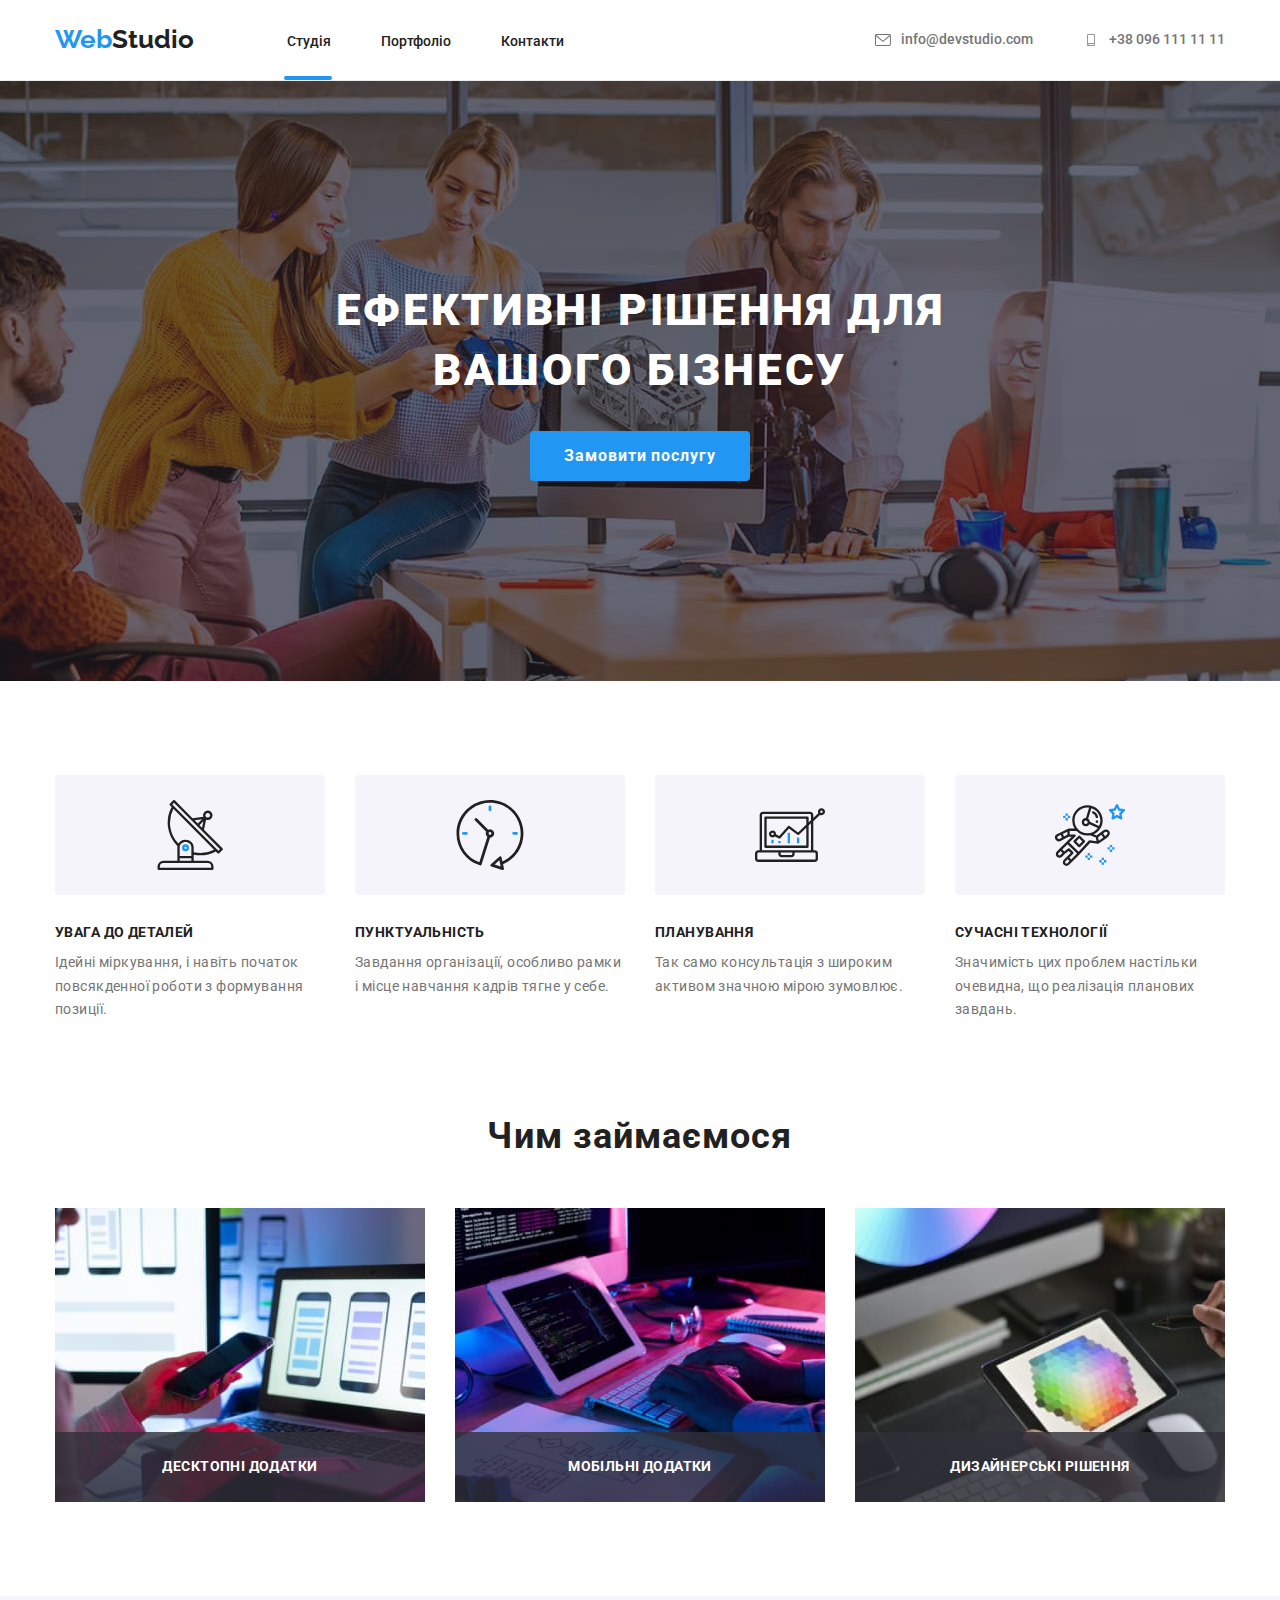
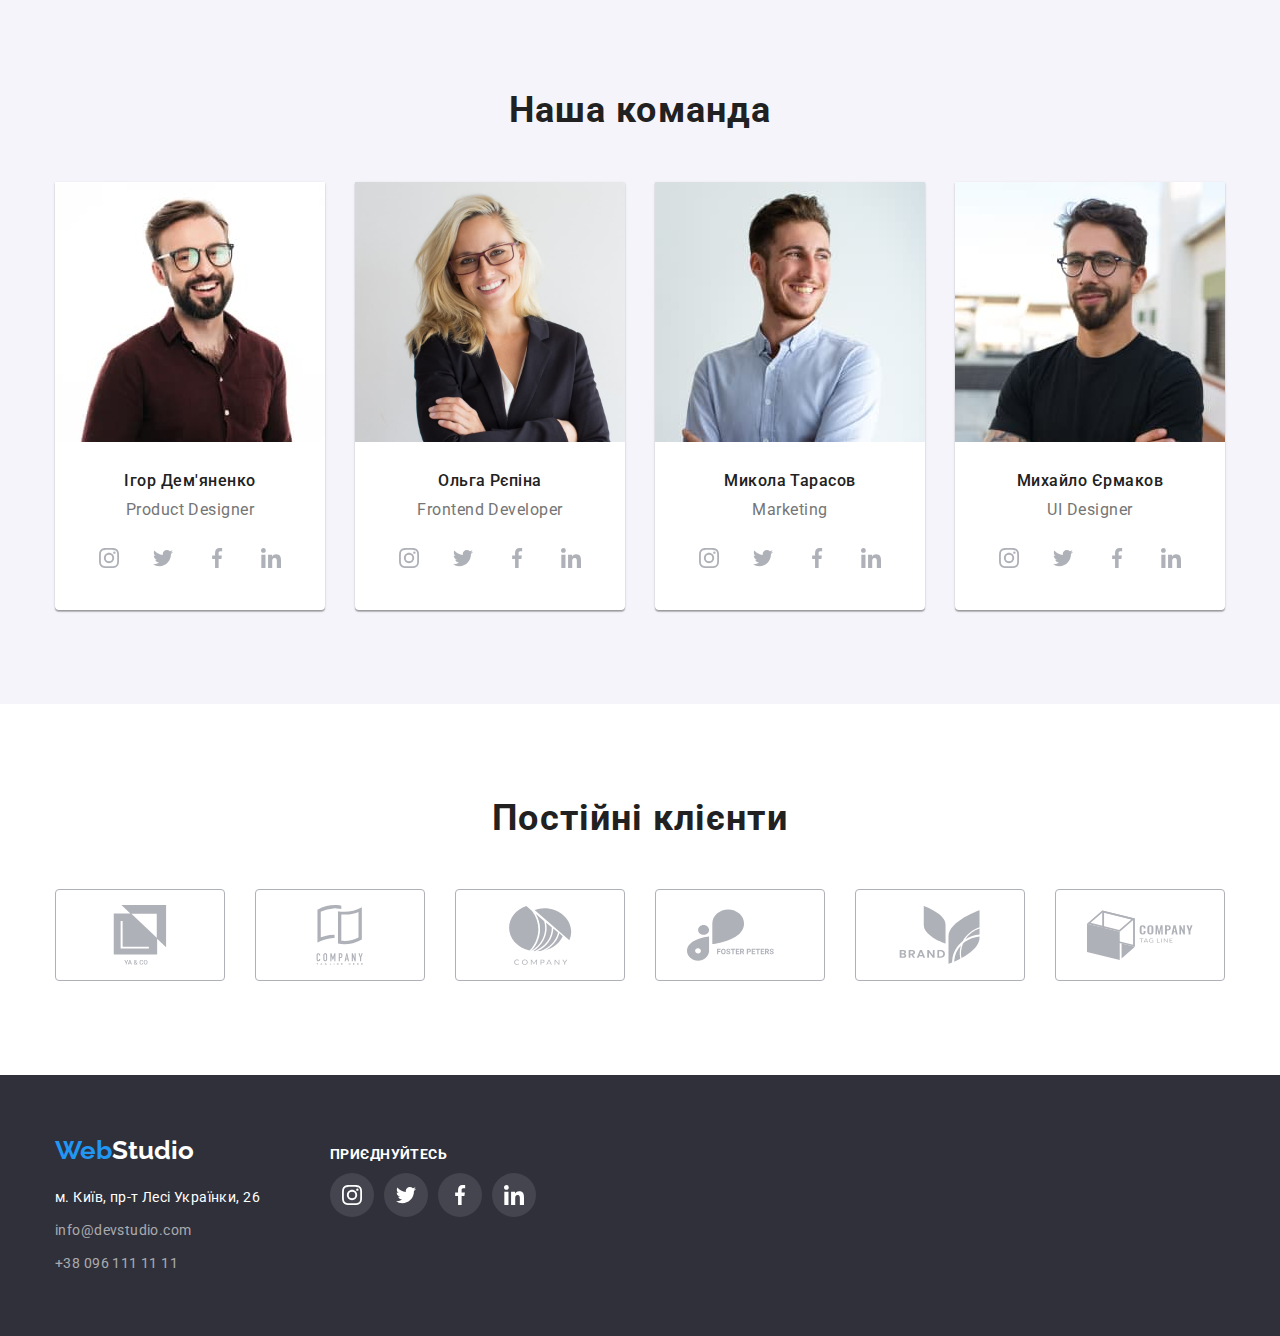
==== commit 8d670fd3: ":after current page" ====
--- a/index.html
+++ b/index.html
@@ -34,19 +34,23 @@
           <!-- Навігація по сторінці -->
           <ul class="topbar-navigation-list">
             <li class="topbar-navigation-group">
-              <a href="./index.html" class="link-options topbar-navigation-link"
+              <a
+                href="./index.html"
+                class="link-options topbar-navigation-link hover-transition active-main"
                 >Студія</a
               >
             </li>
             <li class="topbar-navigation-group">
               <a
                 href="./portfolio.html"
-                class="link-options topbar-navigation-link"
+                class="link-options topbar-navigation-link hover-transition"
                 >Портфоліо</a
               >
             </li>
             <li class="topbar-navigation-group">
-              <a href="#" class="link-options topbar-navigation-link"
+              <a
+                href="#"
+                class="link-options topbar-navigation-link hover-transition"
                 >Контакти</a
               >
             </li>
@@ -56,7 +60,7 @@
           <li class="topbar-contacts-group">
             <a
               href="mailto:info@devstudio.com"
-              class="link-options topbar-contacts-link"
+              class="link-options topbar-contacts-link hover-transition"
             >
               <svg class="topbar-contacts-icon" width="16" height="12">
                 <use href="./images/icomoon/symbol-defs.svg#icon-mail"></use>
@@ -67,7 +71,7 @@
           <li class="topbar-contacts-group">
             <a
               href="tel:+380961111111"
-              class="link-options topbar-contacts-link"
+              class="link-options topbar-contacts-link hover-transition"
             >
               <svg class="topbar-contacts-icon" width="16" height="12">
                 <use href="./images/icomoon/symbol-defs.svg#icon-tel"></use>
@@ -85,7 +89,9 @@
         <div class="container hero-container">
           <h1 class="hero-title">Ефективні рішення для вашого бізнесу</h1>
           <div class="hero-div-btn">
-            <button type="button" class="hero-button">Замовити послугу</button>
+            <button type="button" class="hero-button hover-transition">
+              Замовити послугу
+            </button>
           </div>
         </div>
       </section>
@@ -215,7 +221,10 @@
                 <p class="our-team-p">Product Designer</p>
                 <ul class="soc-group">
                   <li class="soc-list">
-                    <a href="#" class="social-link link-options">
+                    <a
+                      href="#"
+                      class="social-link link-options hover-transition"
+                    >
                       <svg class="social-link-icon" width="20" height="20">
                         <use
                           href="./images/icomoon/symbol-defs.svg#icon-instagram"
@@ -224,7 +233,10 @@
                     </a>
                   </li>
                   <li class="soc-list">
-                    <a href="#" class="social-link link-options">
+                    <a
+                      href="#"
+                      class="social-link link-options hover-transition"
+                    >
                       <svg class="social-link-icon" width="20" height="20">
                         <use
                           href="./images/icomoon/symbol-defs.svg#icon-twitter"
@@ -233,7 +245,10 @@
                     </a>
                   </li>
                   <li class="soc-list">
-                    <a href="#" class="social-link link-options">
+                    <a
+                      href="#"
+                      class="social-link link-options hover-transition"
+                    >
                       <svg class="social-link-icon" width="20" height="20">
                         <use
                           href="./images/icomoon/symbol-defs.svg#icon-facebook"
@@ -242,7 +257,10 @@
                     </a>
                   </li>
                   <li class="soc-list">
-                    <a href="#" class="social-link link-options">
+                    <a
+                      href="#"
+                      class="social-link link-options hover-transition"
+                    >
                       <svg class="social-link-icon" width="20" height="20">
                         <use
                           href="./images/icomoon/symbol-defs.svg#icon-linkedin"
@@ -266,7 +284,10 @@
                 <p class="our-team-p">Frontend Developer</p>
                 <ul class="soc-group">
                   <li class="soc-list">
-                    <a href="#" class="social-link link-options">
+                    <a
+                      href="#"
+                      class="social-link link-options hover-transition"
+                    >
                       <svg class="social-link-icon" width="20" height="20">
                         <use
                           href="./images/icomoon/symbol-defs.svg#icon-instagram"
@@ -275,7 +296,10 @@
                     </a>
                   </li>
                   <li class="soc-list">
-                    <a href="#" class="social-link link-options">
+                    <a
+                      href="#"
+                      class="social-link link-options hover-transition"
+                    >
                       <svg class="social-link-icon" width="20" height="20">
                         <use
                           href="./images/icomoon/symbol-defs.svg#icon-twitter"
@@ -284,7 +308,10 @@
                     </a>
                   </li>
                   <li class="soc-list">
-                    <a href="#" class="social-link link-options">
+                    <a
+                      href="#"
+                      class="social-link link-options hover-transition"
+                    >
                       <svg class="social-link-icon" width="20" height="20">
                         <use
                           href="./images/icomoon/symbol-defs.svg#icon-facebook"
@@ -293,7 +320,10 @@
                     </a>
                   </li>
                   <li class="soc-list">
-                    <a href="#" class="social-link link-options">
+                    <a
+                      href="#"
+                      class="social-link link-options hover-transition"
+                    >
                       <svg class="social-link-icon" width="20" height="20">
                         <use
                           href="./images/icomoon/symbol-defs.svg#icon-linkedin"
@@ -317,7 +347,10 @@
                 <p class="our-team-p">Marketing</p>
                 <ul class="soc-group">
                   <li class="soc-list">
-                    <a href="#" class="social-link link-options">
+                    <a
+                      href="#"
+                      class="social-link link-options hover-transition"
+                    >
                       <svg class="social-link-icon" width="20" height="20">
                         <use
                           href="./images/icomoon/symbol-defs.svg#icon-instagram"
@@ -326,7 +359,10 @@
                     </a>
                   </li>
                   <li class="soc-list">
-                    <a href="#" class="social-link link-options">
+                    <a
+                      href="#"
+                      class="social-link link-options hover-transition"
+                    >
                       <svg class="social-link-icon" width="20" height="20">
                         <use
                           href="./images/icomoon/symbol-defs.svg#icon-twitter"
@@ -335,7 +371,10 @@
                     </a>
                   </li>
                   <li class="soc-list">
-                    <a href="#" class="social-link link-options">
+                    <a
+                      href="#"
+                      class="social-link link-options hover-transition"
+                    >
                       <svg class="social-link-icon" width="20" height="20">
                         <use
                           href="./images/icomoon/symbol-defs.svg#icon-facebook"
@@ -344,7 +383,10 @@
                     </a>
                   </li>
                   <li class="soc-list">
-                    <a href="#" class="social-link link-options">
+                    <a
+                      href="#"
+                      class="social-link link-options hover-transition"
+                    >
                       <svg class="social-link-icon" width="20" height="20">
                         <use
                           href="./images/icomoon/symbol-defs.svg#icon-linkedin"
@@ -368,7 +410,10 @@
                 <p class="our-team-p">UI Designer</p>
                 <ul class="soc-group">
                   <li class="soc-list">
-                    <a href="#" class="social-link link-options">
+                    <a
+                      href="#"
+                      class="social-link link-options hover-transition"
+                    >
                       <svg class="social-link-icon" width="20" height="20">
                         <use
                           href="./images/icomoon/symbol-defs.svg#icon-instagram"
@@ -377,7 +422,10 @@
                     </a>
                   </li>
                   <li class="soc-list">
-                    <a href="#" class="social-link link-options">
+                    <a
+                      href="#"
+                      class="social-link link-options hover-transition"
+                    >
                       <svg class="social-link-icon" width="20" height="20">
                         <use
                           href="./images/icomoon/symbol-defs.svg#icon-twitter"
@@ -386,7 +434,10 @@
                     </a>
                   </li>
                   <li class="soc-list">
-                    <a href="#" class="social-link link-options">
+                    <a
+                      href="#"
+                      class="social-link link-options hover-transition"
+                    >
                       <svg class="social-link-icon" width="20" height="20">
                         <use
                           href="./images/icomoon/symbol-defs.svg#icon-facebook"
@@ -395,7 +446,10 @@
                     </a>
                   </li>
                   <li class="soc-list">
-                    <a href="#" class="social-link link-options">
+                    <a
+                      href="#"
+                      class="social-link link-options hover-transition"
+                    >
                       <svg class="social-link-icon" width="20" height="20">
                         <use
                           href="./images/icomoon/symbol-defs.svg#icon-linkedin"
@@ -415,7 +469,7 @@
       <h2 class="partners-main-title">Постійні клієнти</h2>
       <ul class="partners-group">
         <li class="partners-list">
-          <a href="#" class="link-options partners-link">
+          <a href="#" class="link-options partners-link hover-transition">
             <svg class="partners-icon" width="106" height="60">
               <use
                 href="./images/icomoon/symbol-defs.svg#icon-client-logo-1"
@@ -424,7 +478,7 @@
           </a>
         </li>
         <li class="partners-list">
-          <a href="#" class="link-options partners-link">
+          <a href="#" class="link-options partners-link hover-transition">
             <svg class="partners-icon" width="106" height="60">
               <use
                 href="./images/icomoon/symbol-defs.svg#icon-client-logo-2"
@@ -433,7 +487,7 @@
           </a>
         </li>
         <li class="partners-list">
-          <a href="#" class="link-options partners-link">
+          <a href="#" class="link-options partners-link hover-transition">
             <svg class="partners-icon" width="106" height="60">
               <use
                 href="./images/icomoon/symbol-defs.svg#icon-client-logo-3"
@@ -442,7 +496,7 @@
           </a>
         </li>
         <li class="partners-list">
-          <a href="#" class="link-options partners-link">
+          <a href="#" class="link-options partners-link hover-transition">
             <svg class="partners-icon" width="106" height="60">
               <use
                 href="./images/icomoon/symbol-defs.svg#icon-client-logo-4"
@@ -451,7 +505,7 @@
           </a>
         </li>
         <li class="partners-list">
-          <a href="#" class="link-options partners-link">
+          <a href="#" class="link-options partners-link hover-transition">
             <svg class="partners-icon" width="106" height="60">
               <use
                 href="./images/icomoon/symbol-defs.svg#icon-client-logo-5"
@@ -460,7 +514,7 @@
           </a>
         </li>
         <li class="partners-list">
-          <a href="#" class="link-options partners-link">
+          <a href="#" class="link-options partners-link hover-transition">
             <svg class="partners-icon" width="106" height="60">
               <use
                 href="./images/icomoon/symbol-defs.svg#icon-client-logo-6"
@@ -484,21 +538,21 @@
               <li class="basement-group">
                 <a
                   href="https://goo.gl/maps/L8f5SfHQkq7jRVht7"
-                  class="link-options basement-address"
+                  class="link-options basement-address hover-transition"
                   >м. Київ, пр-т Лесі Українки, 26
                 </a>
               </li>
               <li class="basement-group">
                 <a
                   href="mailto:info@devstudio.com"
-                  class="link-options basement-contacts"
+                  class="link-options basement-contacts hover-transition"
                   >info@devstudio.com
                 </a>
               </li>
               <li class="basement-group">
                 <a
                   href="tel:+380961111111"
-                  class="link-options basement-contacts"
+                  class="link-options basement-contacts hover-transition"
                   >+38 096 111 11 11
                 </a>
               </li>
@@ -509,7 +563,10 @@
           <p class="basement-soc our-features-title">приєднуйтесь</p>
           <ul class="soc-group">
             <li class="soc-list">
-              <a href="#" class="link-options basement-social-link">
+              <a
+                href="#"
+                class="link-options basement-social-link hover-transition"
+              >
                 <svg class="social-link-icon" width="20" height="20">
                   <use
                     href="./images/icomoon/symbol-defs.svg#icon-instagram"
@@ -518,7 +575,10 @@
               </a>
             </li>
             <li class="soc-list">
-              <a href="#" class="link-options basement-social-link">
+              <a
+                href="#"
+                class="link-options basement-social-link hover-transition"
+              >
                 <svg class="social-link-icon" width="20" height="20">
                   <use
                     href="./images/icomoon/symbol-defs.svg#icon-twitter"
@@ -527,7 +587,10 @@
               </a>
             </li>
             <li class="soc-list">
-              <a href="#" class="basement-social-link link-options">
+              <a
+                href="#"
+                class="basement-social-link link-options hover-transition"
+              >
                 <svg class="social-link-icon" width="20" height="20">
                   <use
                     href="./images/icomoon/symbol-defs.svg#icon-facebook"
@@ -536,7 +599,10 @@
               </a>
             </li>
             <li class="soc-list">
-              <a href="#" class="basement-social-link link-options">
+              <a
+                href="#"
+                class="basement-social-link link-options hover-transition"
+              >
                 <svg class="social-link-icon" width="20" height="20">
                   <use
                     href="./images/icomoon/symbol-defs.svg#icon-linkedin"
--- a/css/styles.css
+++ b/css/styles.css
@@ -53,6 +53,11 @@
     margin: 0 auto;
 }
 
+.hover-transition {
+    transition-duration: 250ms;
+    transition-timing-function: cubic-bezier(0.4, 0, 0.2, 1);
+}
+
 /* .active{} */
 
 /* ---------------------------------- LOGO ----------------------------------- */
@@ -142,10 +147,34 @@
     color: var(--primery-text-color);
     padding-top: 32px;
     padding-bottom: 32px;
+
+    position: relative;
 }
 .topbar-navigation-link:hover,
 .topbar-navigation-link:focus{
     color: var(--text-hover-color);
+}
+
+.active-main::after{
+    content: '';
+    position: absolute;
+    bottom: 1px;
+    left: -3px;
+    width: 48px;
+    height: 4px;
+    background-color: var(--text-hover-color);
+    border-radius: 2px;
+}
+
+.active-porfolio::after{
+    content: '';
+    position: absolute;
+    bottom: 1px;
+    left: -4px;
+    width: 78px;
+    height: 4px;
+    background-color: var(--text-hover-color);
+    border-radius: 2px;
 }
 
 /* ----------------------------- header contacts ----------------------------- */
@@ -607,6 +636,35 @@
 box-shadow: 0px 1px 1px rgba(0, 0, 0, 0.12), 0px 4px 4px rgba(0, 0, 0, 0.06), 1px 4px 6px rgba(0, 0, 0, 0.16);
 }
 
+.image-portfolio{
+    position: relative;
+    overflow: hidden;
+}
+
+.image-portfolio:hover .image-overlay{
+transform: translatex(0);
+}
+
+.image-overlay {
+    position: absolute;
+    top: 0;
+    left: 0;
+    width: 100%;
+    height: 100%;
+
+    padding: 63px 24px;
+    font-family: sans-serif;
+    font-size: 18px;
+    line-height: 1.5;
+    color: var(--additional-text-color);
+    background-color:  rgba(33, 150, 243, 0.9);
+
+    transform: translateY(100%);
+    transition: transform 250ms ease;
+}
+
+
+
 .porfolio-link-img {
     display: block;
 }
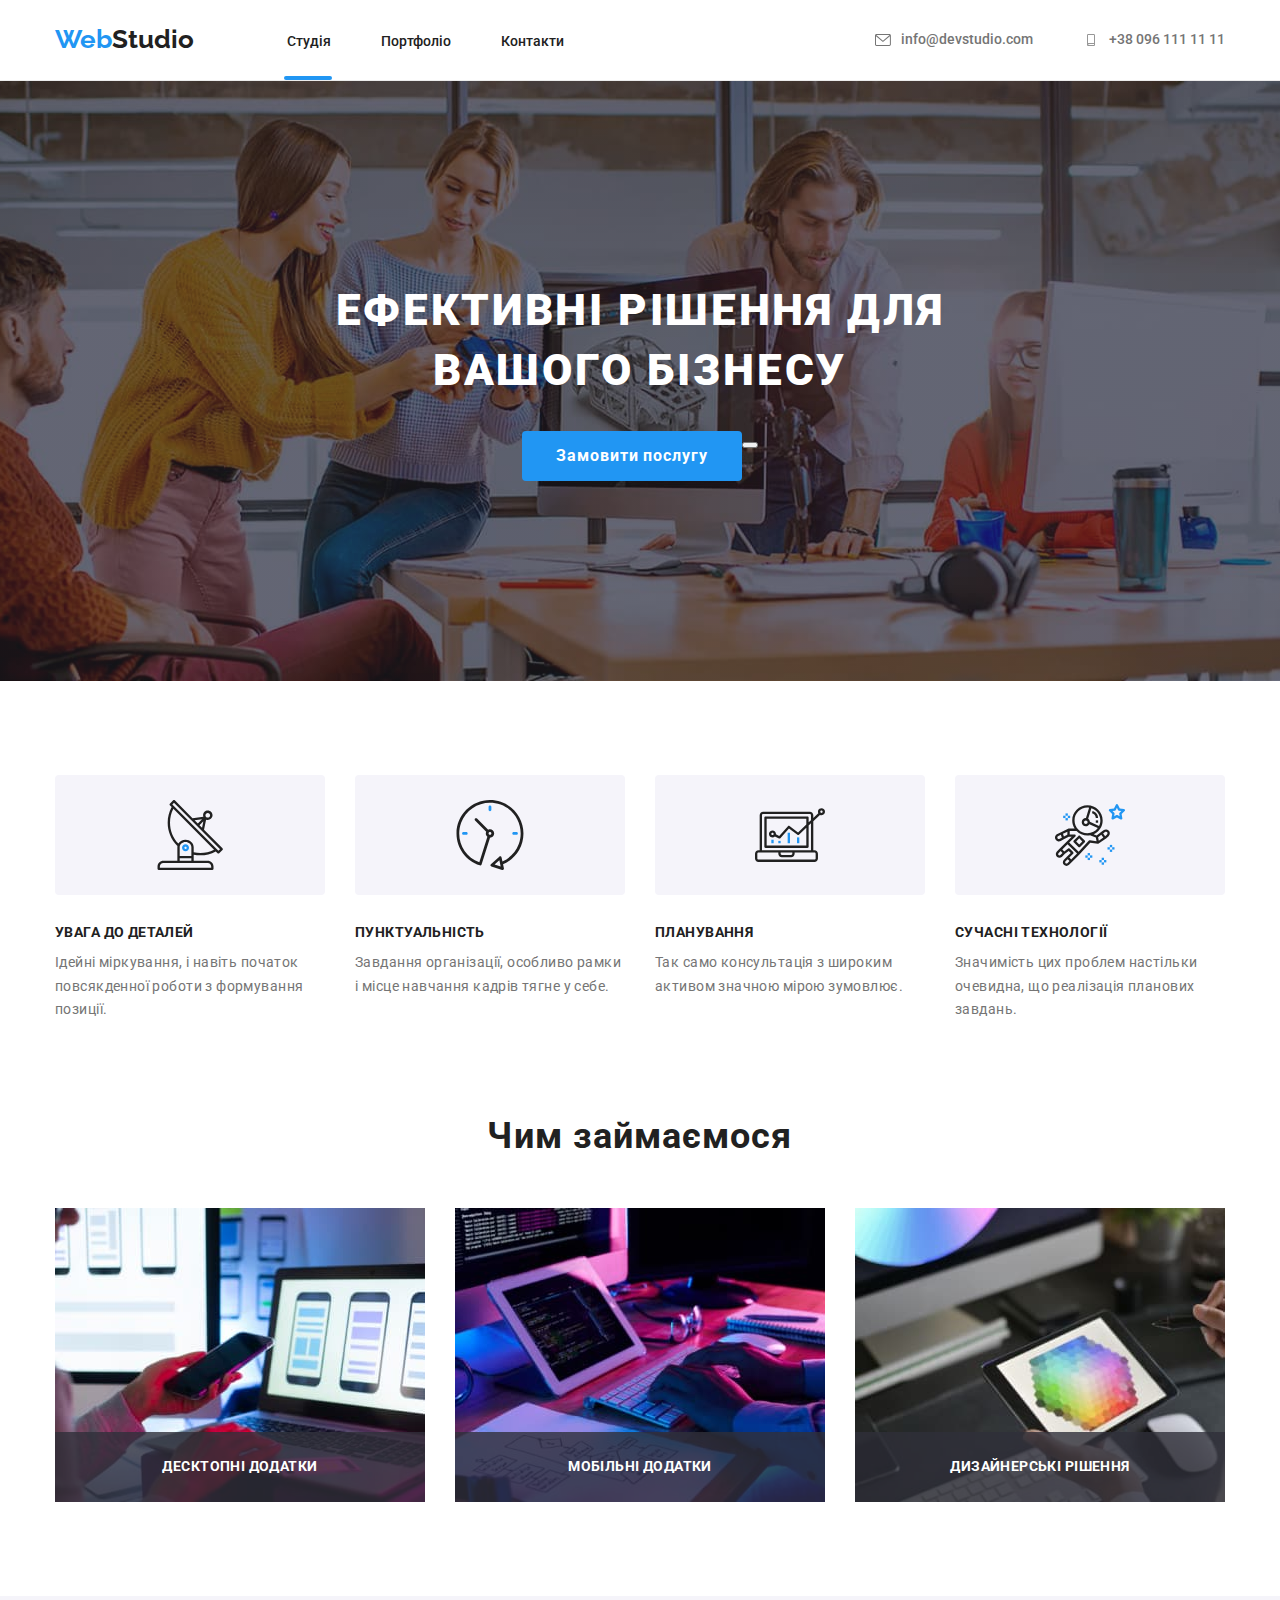
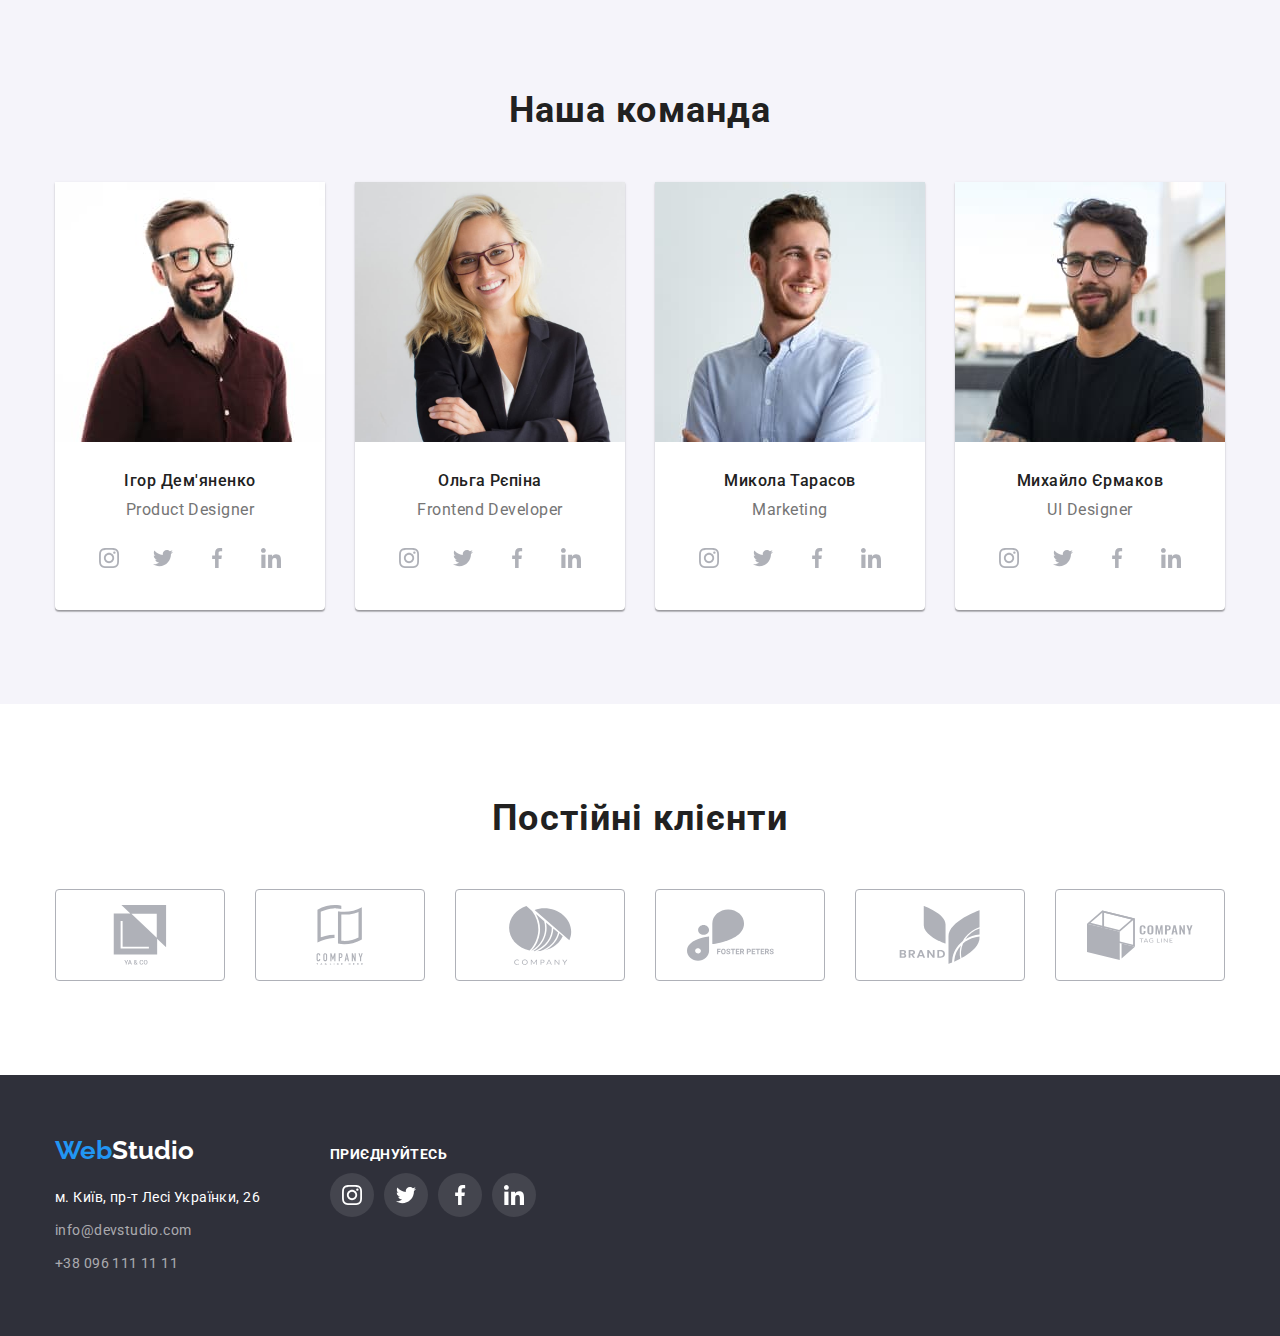
==== commit 81496183: "svg  close btn add" ====
--- a/index.html
+++ b/index.html
@@ -89,9 +89,14 @@
         <div class="container hero-container">
           <h1 class="hero-title">Ефективні рішення для вашого бізнесу</h1>
           <div class="hero-div-btn">
-            <button type="button" class="hero-button hover-transition">
+            <button type="button" class="hero-button hover-transition" data-modal-open>
               Замовити послугу
             </button>
+            <div class="">
+              <button data-modal-close>
+                
+              </button>
+            </div>
           </div>
         </div>
       </section>
@@ -614,5 +619,7 @@
         </div>
       </div>
     </footer>
+
+    <script src="./js/modal.js"></script>
   </body>
 </html>
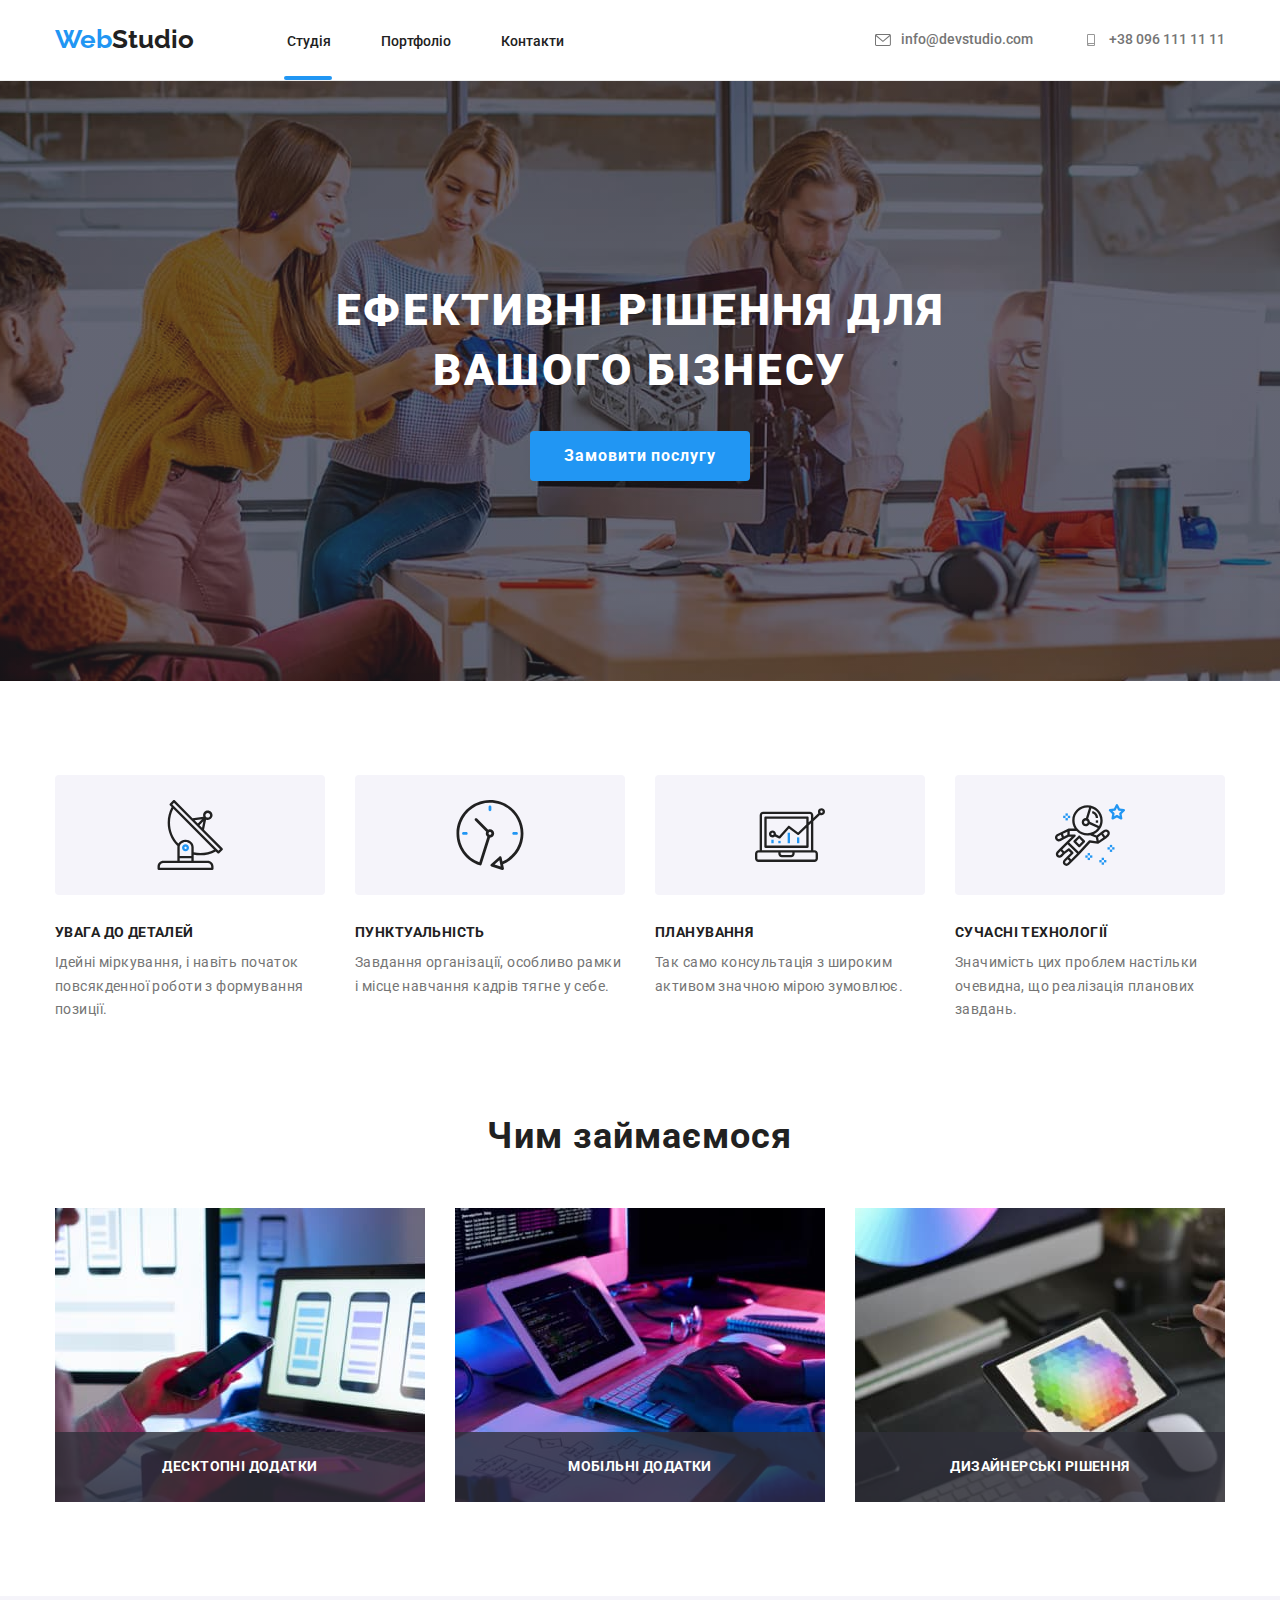
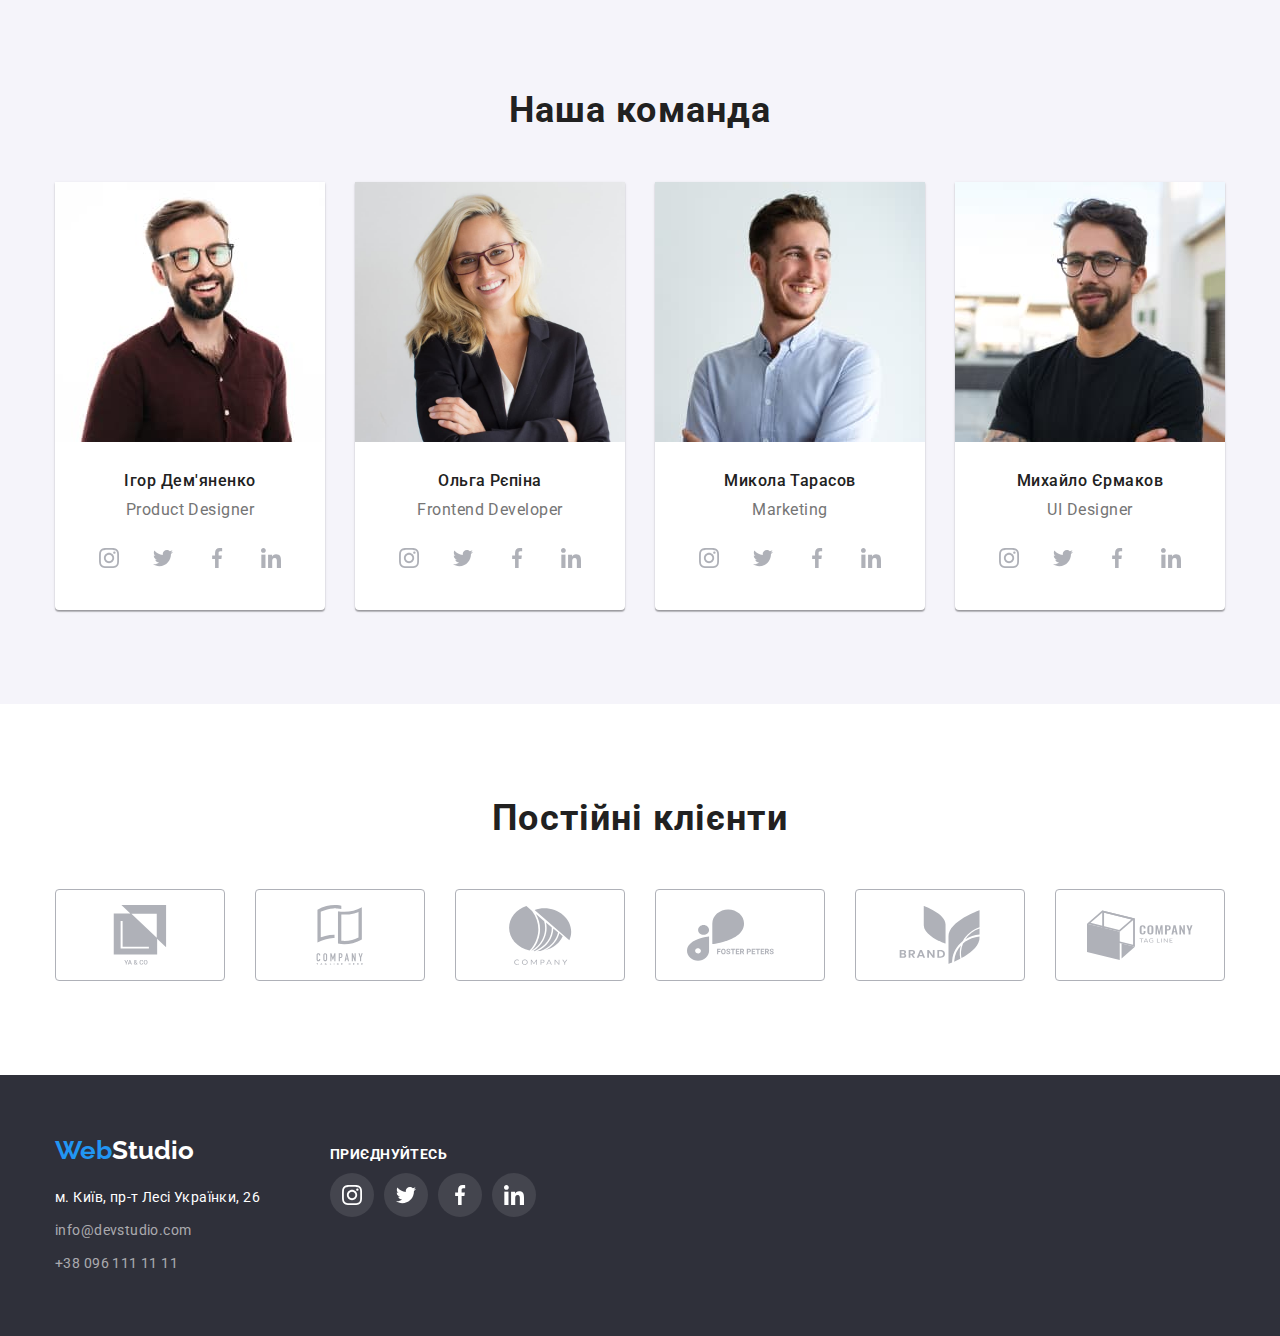
==== commit 0b6c0883: "modal update" ====
--- a/index.html
+++ b/index.html
@@ -89,13 +89,28 @@
         <div class="container hero-container">
           <h1 class="hero-title">Ефективні рішення для вашого бізнесу</h1>
           <div class="hero-div-btn">
-            <button type="button" class="hero-button hover-transition" data-modal-open>
+            <button
+              type="button"
+              class="hero-button hover-transition"
+              data-modal-open
+            >
               Замовити послугу
             </button>
-            <div class="">
-              <button data-modal-close>
-                
-              </button>
+            <div class="backdrop is-hidden" data-modal>
+              <div class="modal-window">
+                <p>тест текста в модальному вікні</p>
+                <button
+                  type="button"
+                  class="close-button"
+                  data-modal-close
+                >
+                  <svg class="modal-icon" width="11" height="11">
+                    <use
+                      href="./images/icomoon/symbol-defs.svg#icon-close-btn"
+                    ></use>
+                  </svg>+
+                </button>
+              </div>
             </div>
           </div>
         </div>
--- a/css/styles.css
+++ b/css/styles.css
@@ -30,6 +30,12 @@
     clip: rect(0 0 0 0);
     clip-path: inset(50%);
     margin: -1px;
+}
+
+.is-hidden{
+    visibility: hidden;
+    opacity: 0;
+    pointer-events: none;
 }
 
 /* links option (налаштування для посилать) */
@@ -348,11 +354,39 @@
     border-radius: 4px;
     border-style: none;
     /* position */
+    position: relative;
+    overflow: hidden;
 }
 .hero-button:hover,
 .hero-button:focus{
     background: #188CE8;
     box-shadow: 0px 4px 4px rgba(0, 0, 0, 0.15);
+    border-radius: 4px;
+}
+
+.backdrop {
+    position: fixed;
+    top: 0;
+    left: 0;
+    width: 100%;
+    height: 100%;
+    background: rgba(0, 0, 0, 0.2);
+    opacity: 1;
+    transition: opacity 250mc cubic-bezier(0.4, 0, 0.2, 1), visibility 250mc cubic-bezier(0.4, 0, 0.2, 1);
+    z-index: 10;    
+    justify-content: center;
+    align-content: center;
+}
+
+.modal-window {
+    position: absolute;
+    top: 0%;
+    
+    width: 528px;
+    height: 581px;
+
+    background-color: var(--additional-text-color);
+    box-shadow: 0px 1px 3px rgba(0, 0, 0, 0.12), 0px 1px 1px rgba(0, 0, 0, 0.14), 0px 2px 1px rgba(0, 0, 0, 0.2);
     border-radius: 4px;
 }
 
